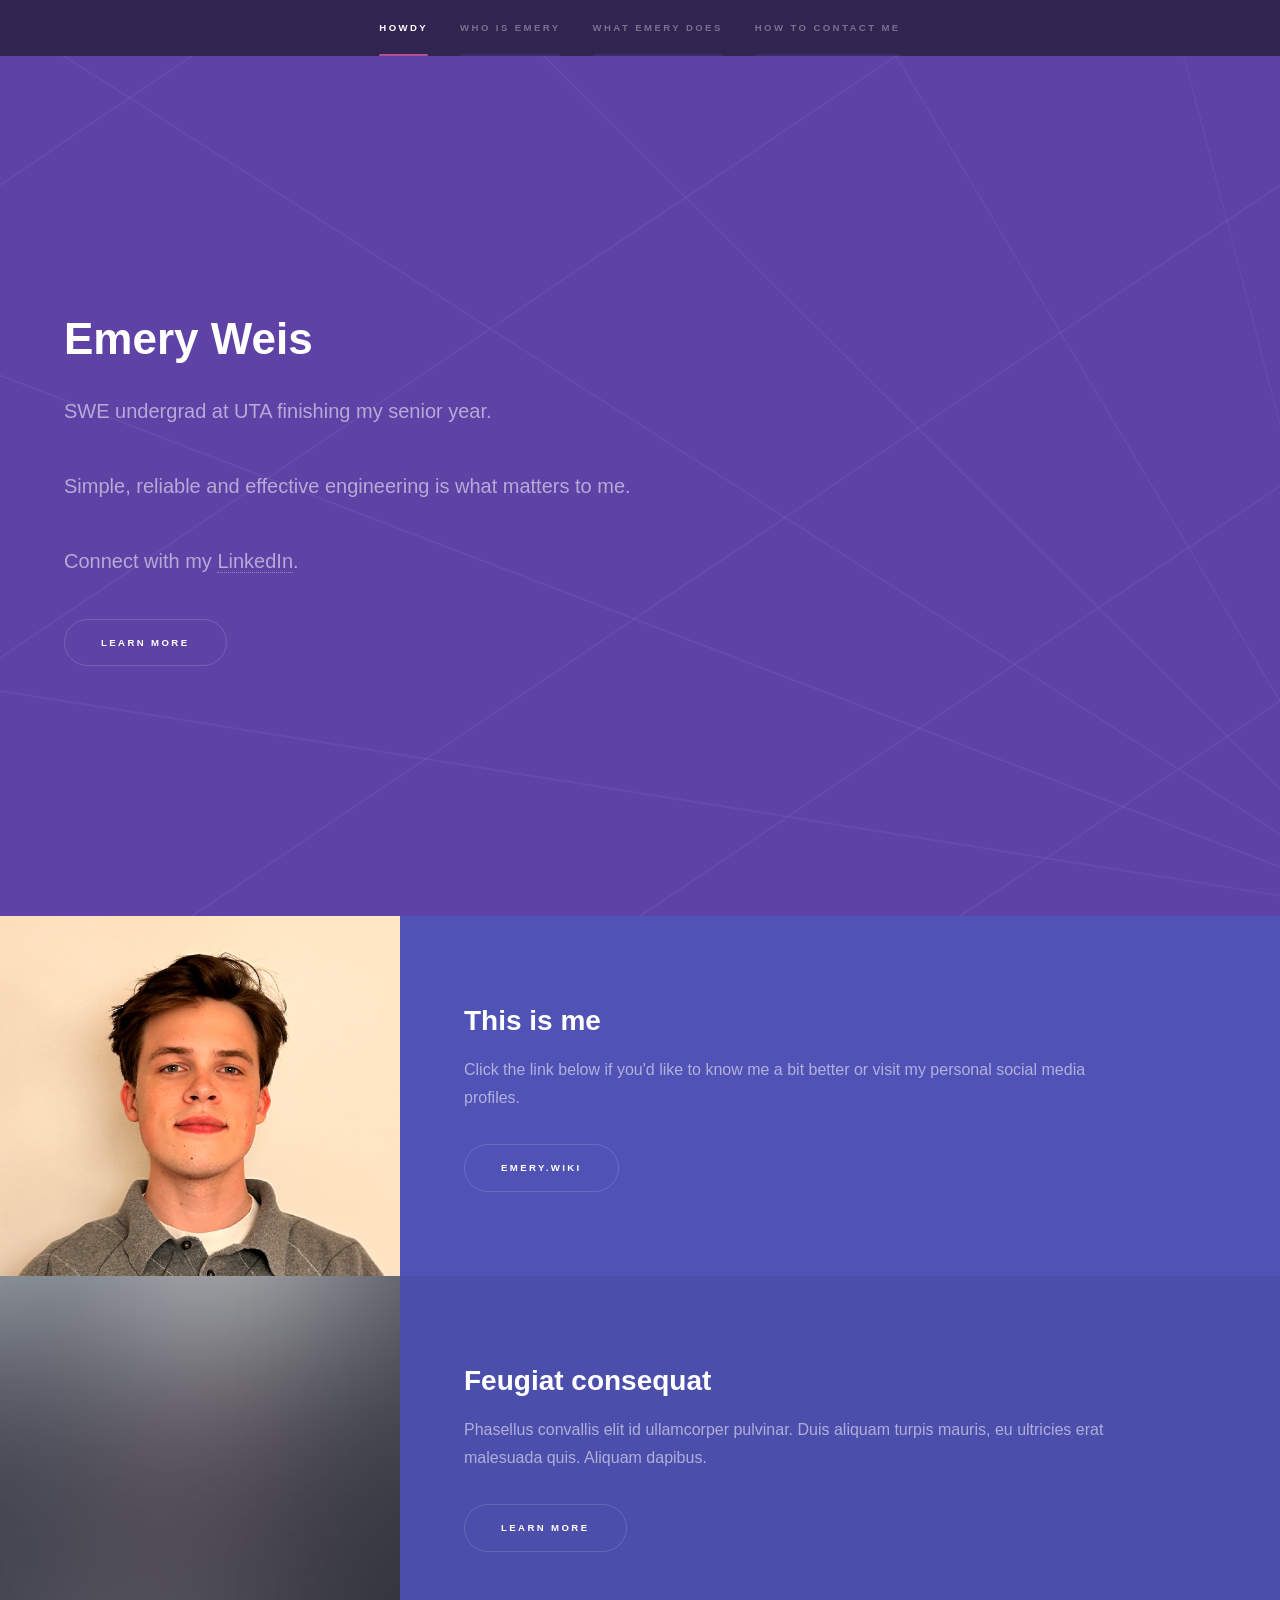
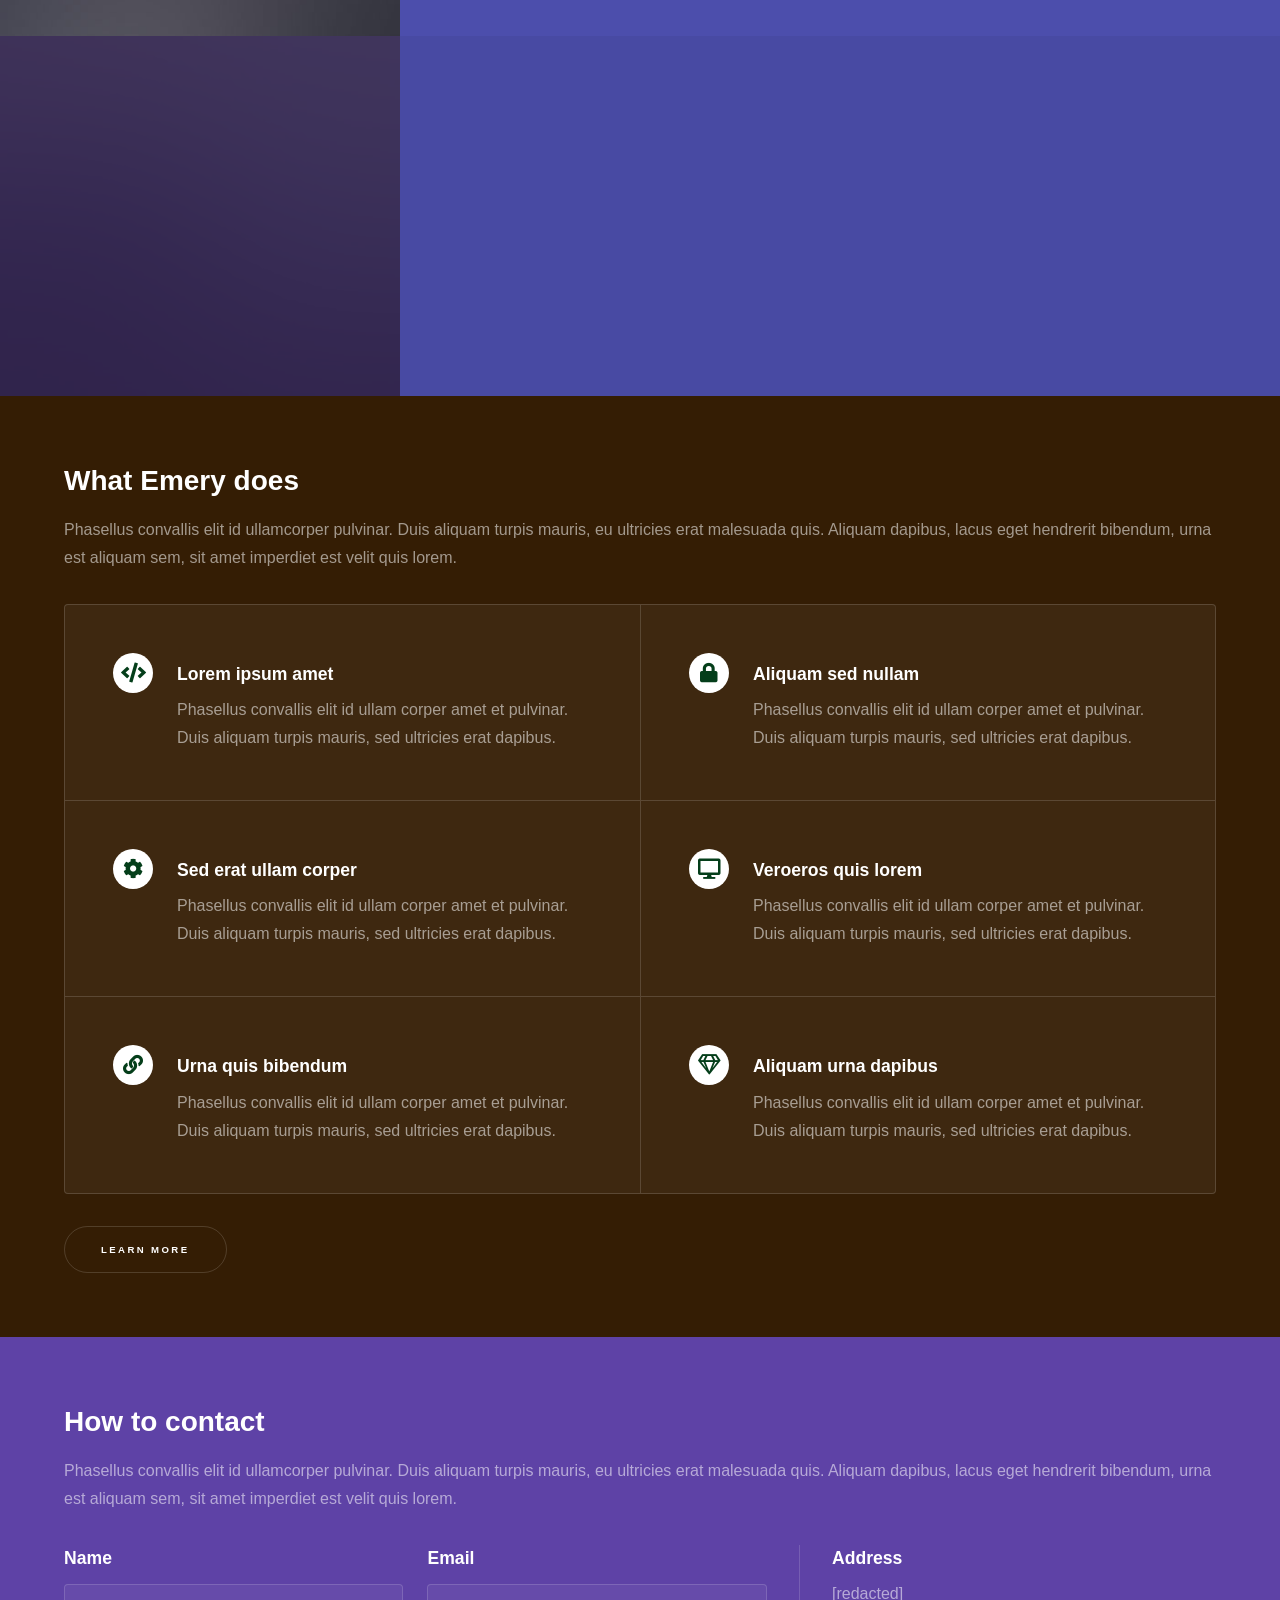
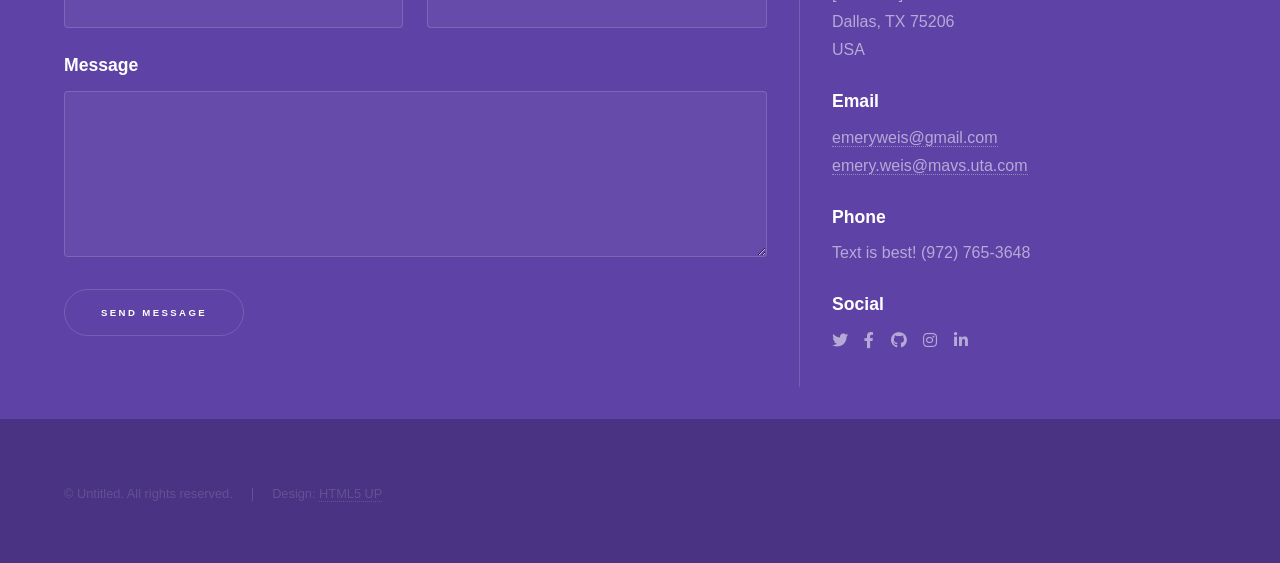
==== index.html @ a2282ca0 "Add files via upload Initial commit" ====
<!DOCTYPE HTML>
<!--
	Hyperspace by HTML5 UP
	html5up.net | @ajlkn
	Free for personal and commercial use under the CCA 3.0 license (html5up.net/license)
-->
<html>
	<head>
		<title>Emery Weis' Portfolio</title>
		<meta charset="utf-8" />
		<meta name="viewport" content="width=device-width, initial-scale=1, user-scalable=no" />
		<link rel="stylesheet" href="assets/css/main.css" />
		<noscript><link rel="stylesheet" href="assets/css/noscript.css" /></noscript>
	</head>
	<body class="is-preload">

		<!-- Sidebar -->
			<section id="sidebar">
				<div class="inner">
					<nav>
						<ul>
							<li><a href="#intro">Howdy</a></li>
							<li><a href="#one">Who is Emery</a></li>
							<li><a href="#two">What Emery does</a></li>
							<li><a href="#three">How to contact me</a></li>
						</ul>
					</nav>
				</div>
			</section>

		<!-- Wrapper -->
			<div id="wrapper">

				<!-- Intro -->
					<section id="intro" class="wrapper style1 fullscreen fade-up">
						<div class="inner">
							<h1>Emery Weis</h1>
                            <p>SWE undergrad at UTA finishing my senior year.</p>
                            <p>Simple, reliable and effective engineering is what matters to me.</p>
                            <p>Connect with my <a href="https://www.linkedin.com/in/emeryweis/" target="_blank">LinkedIn</a>.</p>
							<ul class="actions">
								<li><a href="#one" class="button scrolly">Learn more</a></li>
							</ul>
						</div>
					</section>

				<!-- One -->
					<section id="one" class="wrapper style2 spotlights">
						<section>
							<a href="#" class="image"><img src="images/me.jpg" alt="" data-position="center center" /></a>
							<div class="content">
								<div class="inner">
									<h2>This is me</h2>
									<p>Click the link below if you'd like to know me a bit better or visit my personal social media profiles.</p>
									<ul class="actions">
										<li><a href="personalinfo.html" class="button">emery.wiki</a></li>
									</ul>
								</div>
							</div>
						</section>
						<section>
							<a href="#" class="image"><img src="images/pic02.jpg" alt="" data-position="top center" /></a>
							<div class="content">
								<div class="inner">
									<h2>Feugiat consequat</h2>
									<p>Phasellus convallis elit id ullamcorper pulvinar. Duis aliquam turpis mauris, eu ultricies erat malesuada quis. Aliquam dapibus.</p>
									<ul class="actions">
										<li><a href="socials.html" class="button">Learn more</a></li>
									</ul>
								</div>
							</div>
						</section>
						<section>
							<a href="#" class="image"><img src="images/pic03.jpg" alt="" data-position="25% 25%" /></a>
							<div class="content">
								<div class="inner">
									<h2>Ultricies aliquam</h2>
									<p>Phasellus convallis elit id ullamcorper pulvinar. Duis aliquam turpis mauris, eu ultricies erat malesuada quis. Aliquam dapibus.</p>
									<ul class="actions">
										<li><a href="generic.html" class="button">Learn more</a></li>
									</ul>
								</div>
							</div>
						</section>
					</section>

				<!-- Two -->
					<section id="two" class="wrapper style3 fade-up">
						<div class="inner">
							<h2>What Emery does</h2>
							<p>Phasellus convallis elit id ullamcorper pulvinar. Duis aliquam turpis mauris, eu ultricies erat malesuada quis. Aliquam dapibus, lacus eget hendrerit bibendum, urna est aliquam sem, sit amet imperdiet est velit quis lorem.</p>
							<div class="features">
								<section>
									<span class="icon solid major fa-code"></span>
									<h3>Lorem ipsum amet</h3>
									<p>Phasellus convallis elit id ullam corper amet et pulvinar. Duis aliquam turpis mauris, sed ultricies erat dapibus.</p>
								</section>
								<section>
									<span class="icon solid major fa-lock"></span>
									<h3>Aliquam sed nullam</h3>
									<p>Phasellus convallis elit id ullam corper amet et pulvinar. Duis aliquam turpis mauris, sed ultricies erat dapibus.</p>
								</section>
								<section>
									<span class="icon solid major fa-cog"></span>
									<h3>Sed erat ullam corper</h3>
									<p>Phasellus convallis elit id ullam corper amet et pulvinar. Duis aliquam turpis mauris, sed ultricies erat dapibus.</p>
								</section>
								<section>
									<span class="icon solid major fa-desktop"></span>
									<h3>Veroeros quis lorem</h3>
									<p>Phasellus convallis elit id ullam corper amet et pulvinar. Duis aliquam turpis mauris, sed ultricies erat dapibus.</p>
								</section>
								<section>
									<span class="icon solid major fa-link"></span>
									<h3>Urna quis bibendum</h3>
									<p>Phasellus convallis elit id ullam corper amet et pulvinar. Duis aliquam turpis mauris, sed ultricies erat dapibus.</p>
								</section>
								<section>
									<span class="icon major fa-gem"></span>
									<h3>Aliquam urna dapibus</h3>
									<p>Phasellus convallis elit id ullam corper amet et pulvinar. Duis aliquam turpis mauris, sed ultricies erat dapibus.</p>
								</section>
							</div>
							<ul class="actions">
								<li><a href="generic.html" class="button">Learn more</a></li>
							</ul>
						</div>
					</section>

				<!-- Three -->
					<section id="three" class="wrapper style1 fade-up">
						<div class="inner">
							<h2>How to contact</h2>
							<p>Phasellus convallis elit id ullamcorper pulvinar. Duis aliquam turpis mauris, eu ultricies erat malesuada quis. Aliquam dapibus, lacus eget hendrerit bibendum, urna est aliquam sem, sit amet imperdiet est velit quis lorem.</p>
							<div class="split style1">
								<section>
									<form method="post" action="#">
										<div class="fields">
											<div class="field half">
												<label for="name">Name</label>
												<input type="text" name="name" id="name" />
											</div>
											<div class="field half">
												<label for="email">Email</label>
												<input type="text" name="email" id="email" />
											</div>
											<div class="field">
												<label for="message">Message</label>
												<textarea name="message" id="message" rows="5"></textarea>
											</div>
										</div>
										<ul class="actions">
											<li><a href="" class="button submit">Send Message</a></li>
										</ul>
									</form>
								</section>
								<section>
									<ul class="contact">
										<li>
											<h3>Address</h3>
											<span>[redacted]<br />
											Dallas, TX 75206<br />
											USA</span>
										</li>
										<li>
											<h3>Email</h3>
											<a href="#">emeryweis@gmail.com</a>
                                            <a href="#">emery.weis@mavs.uta.com</a>
										</li>
										<li>
											<h3>Phone</h3>
                                            <span>Text is best!</span>
											<span>(972) 765-3648</span>
										</li>
										<li>
											<h3>Social</h3>
											<ul class="icons">
												<li><a href="#" class="icon brands fa-twitter"><span class="label">Twitter</span></a></li>
												<li><a href="#" class="icon brands fa-facebook-f"><span class="label">Facebook</span></a></li>
												<li><a href="#" class="icon brands fa-github"><span class="label">GitHub</span></a></li>
												<li><a href="#" class="icon brands fa-instagram"><span class="label">Instagram</span></a></li>
												<li><a href="#" class="icon brands fa-linkedin-in"><span class="label">LinkedIn</span></a></li>
											</ul>
										</li>
									</ul>
								</section>
							</div>
						</div>
					</section>

			</div>

		<!-- Footer -->
			<footer id="footer" class="wrapper style1-alt">
				<div class="inner">
					<ul class="menu">
						<li>&copy; Untitled. All rights reserved.</li><li>Design: <a href="http://html5up.net">HTML5 UP</a></li>
					</ul>
				</div>
			</footer>

		<!-- Scripts -->
			<script src="assets/js/jquery.min.js"></script>
			<script src="assets/js/jquery.scrollex.min.js"></script>
			<script src="assets/js/jquery.scrolly.min.js"></script>
			<script src="assets/js/browser.min.js"></script>
			<script src="assets/js/breakpoints.min.js"></script>
			<script src="assets/js/util.js"></script>
			<script src="assets/js/main.js"></script>

	</body>
</html>
---- assets/css/main.css ----
@import url(fontawesome-all.min.css);

/*
	Hyperspace by HTML5 UP
	html5up.net | @ajlkn
	Free for personal and commercial use under the CCA 3.0 license (html5up.net/license)
*/

html, body, div, span, applet, object,
iframe, h1, h2, h3, h4, h5, h6, p, blockquote,
pre, a, abbr, acronym, address, big, cite,
code, del, dfn, em, img, ins, kbd, q, s, samp,
small, strike, strong, sub, sup, tt, var, b,
u, i, center, dl, dt, dd, ol, ul, li, fieldset,
form, label, legend, table, caption, tbody,
tfoot, thead, tr, th, td, article, aside,
canvas, details, embed, figure, figcaption,
footer, header, hgroup, menu, nav, output, ruby,
section, summary, time, mark, audio, video {
	margin: 0;
	padding: 0;
	border: 0;
	font-size: 100%;
	font: inherit;
	vertical-align: baseline;}

article, aside, details, figcaption, figure,
footer, header, hgroup, menu, nav, section {
	display: block;}

body {
	line-height: 1;
}

ol, ul {
	list-style: none;
}

blockquote, q {
	quotes: none;
}

	blockquote:before, blockquote:after, q:before, q:after {
		content: '';
		content: none;
	}

table {
	border-collapse: collapse;
	border-spacing: 0;
}

body {
	-webkit-text-size-adjust: none;
}

mark {
	background-color: transparent;
	color: inherit;
}

input::-moz-focus-inner {
	border: 0;
	padding: 0;
}

input, select, textarea {
	-moz-appearance: none;
	-webkit-appearance: none;
	-ms-appearance: none;
	appearance: none;
}

/* Basic */

	@-ms-viewport {
		width: device-width;
	}

	body {
		-ms-overflow-style: scrollbar;
	}

	@media screen and (max-width: 480px) {

		html, body {
			min-width: 320px;
		}

	}

	html {
		box-sizing: border-box;
	}

	*, *:before, *:after {
		box-sizing: inherit;
	}

	body {
		background: #312450;
	}

		body.is-preload *, body.is-preload *:before, body.is-preload *:after {
			-moz-animation: none !important;
			-webkit-animation: none !important;
			-ms-animation: none !important;
			animation: none !important;
			-moz-transition: none !important;
			-webkit-transition: none !important;
			-ms-transition: none !important;
			transition: none !important;
		}

/* Type */

	body, input, select, textarea {
		color: rgba(255, 255, 255, 0.55);
		font-family: Arial, Helvetica, sans-serif;
		font-size: 16.5pt;
		font-weight: normal;
		line-height: 1.75;
	}

		@media screen and (max-width: 1680px) {

			body, input, select, textarea {
				font-size: 13pt;
			}

		}

		@media screen and (max-width: 1280px) {

			body, input, select, textarea {
				font-size: 12pt;
			}

		}

		@media screen and (max-width: 360px) {

			body, input, select, textarea {
				font-size: 11pt;
			}

		}

	a {
		-moz-transition: color 0.2s ease, border-bottom-color 0.2s ease;
		-webkit-transition: color 0.2s ease, border-bottom-color 0.2s ease;
		-ms-transition: color 0.2s ease, border-bottom-color 0.2s ease;
		transition: color 0.2s ease, border-bottom-color 0.2s ease;
		border-bottom: dotted 1px rgba(255, 255, 255, 0.35);
		color: inherit;
		text-decoration: none;
	}

		a:hover {
			border-bottom-color: transparent;
			color: #ffffff;
		}

	strong, b {
		color: #ffffff;
		font-weight: bold;
	}

	em, i {
		font-style: italic;
	}

	p {
		margin: 0 0 2em 0;
	}

	h1, h2, h3, h4, h5, h6 {
		color: #ffffff;
		font-weight: bold;
		line-height: 1.5;
		margin: 0 0 0.5em 0;
	}

		h1 a, h2 a, h3 a, h4 a, h5 a, h6 a {
			color: inherit;
			text-decoration: none;
		}

	h1 {
		font-size: 2.75em;
	}

		h1.major {
			margin: 0 0 1.3em 0;
			position: relative;
			padding-bottom: 0.35em;
		}

			h1.major:after {
				background-image: -moz-linear-gradient(to right, #5e42a6, #b74e91);
				background-image: -webkit-linear-gradient(to right, #5e42a6, #b74e91);
				background-image: -ms-linear-gradient(to right, #5e42a6, #b74e91);
				background-image: linear-gradient(to right, #5e42a6, #b74e91);
				-moz-transition: max-width 0.2s ease;
				-webkit-transition: max-width 0.2s ease;
				-ms-transition: max-width 0.2s ease;
				transition: max-width 0.2s ease;
				border-radius: 0.2em;
				bottom: 0;
				content: '';
				height: 0.05em;
				position: absolute;
				right: 0;
				width: 100%;
			}

	h2 {
		font-size: 1.75em;
	}

	h3 {
		font-size: 1.1em;
	}

	h4 {
		font-size: 1em;
	}

	h5 {
		font-size: 0.8em;
	}

	h6 {
		font-size: 0.6em;
	}

	@media screen and (max-width: 736px) {

		h1 {
			font-size: 2em;
		}

		h2 {
			font-size: 1.25em;
		}

		h3 {
			font-size: 1em;
		}

		h4 {
			font-size: 0.8em;
		}

		h5 {
			font-size: 0.6em;
		}

		h6 {
			font-size: 0.6em;
		}

	}

	sub {
		font-size: 0.8em;
		position: relative;
		top: 0.5em;
	}

	sup {
		font-size: 0.8em;
		position: relative;
		top: -0.5em;
	}

	blockquote {
		border-left: solid 4px rgba(255, 255, 255, 0.15);
		font-style: italic;
		margin: 0 0 2em 0;
		padding: 0.5em 0 0.5em 2em;
	}

	code {
		background: rgba(255, 255, 255, 0.05);
		border-radius: 0.25em;
		border: solid 1px rgba(255, 255, 255, 0.15);
		font-family: "Courier New", monospace;
		font-size: 0.9em;
		margin: 0 0.25em;
		padding: 0.25em 0.65em;
	}

	pre {
		-webkit-overflow-scrolling: touch;
		font-family: "Courier New", monospace;
		font-size: 0.9em;
		margin: 0 0 2em 0;
	}

		pre code {
			display: block;
			line-height: 1.75em;
			padding: 1em 1.5em;
			overflow-x: auto;
		}

	hr {
		border: 0;
		border-bottom: solid 1px rgba(255, 255, 255, 0.15);
		margin: 2em 0;
	}

		hr.major {
			margin: 3em 0;
		}

	.align-left {
		text-align: left;
	}

	.align-center {
		text-align: center;
	}

	.align-right {
		text-align: right;
	}

/* Row */

	.row {
		display: flex;
		flex-wrap: wrap;
		box-sizing: border-box;
		align-items: stretch;
	}

		.row > * {
			box-sizing: border-box;
		}

		.row.gtr-uniform > * > :last-child {
			margin-bottom: 0;
		}

		.row.aln-left {
			justify-content: flex-start;
		}

		.row.aln-center {
			justify-content: center;
		}

		.row.aln-right {
			justify-content: flex-end;
		}

		.row.aln-top {
			align-items: flex-start;
		}

		.row.aln-middle {
			align-items: center;
		}

		.row.aln-bottom {
			align-items: flex-end;
		}

		.row > .imp {
			order: -1;
		}

		.row > .col-1 {
			width: 8.33333%;
		}

		.row > .off-1 {
			margin-left: 8.33333%;
		}

		.row > .col-2 {
			width: 16.66667%;
		}

		.row > .off-2 {
			margin-left: 16.66667%;
		}

		.row > .col-3 {
			width: 25%;
		}

		.row > .off-3 {
			margin-left: 25%;
		}

		.row > .col-4 {
			width: 33.33333%;
		}

		.row > .off-4 {
			margin-left: 33.33333%;
		}

		.row > .col-5 {
			width: 41.66667%;
		}

		.row > .off-5 {
			margin-left: 41.66667%;
		}

		.row > .col-6 {
			width: 50%;
		}

		.row > .off-6 {
			margin-left: 50%;
		}

		.row > .col-7 {
			width: 58.33333%;
		}

		.row > .off-7 {
			margin-left: 58.33333%;
		}

		.row > .col-8 {
			width: 66.66667%;
		}

		.row > .off-8 {
			margin-left: 66.66667%;
		}

		.row > .col-9 {
			width: 75%;
		}

		.row > .off-9 {
			margin-left: 75%;
		}

		.row > .col-10 {
			width: 83.33333%;
		}

		.row > .off-10 {
			margin-left: 83.33333%;
		}

		.row > .col-11 {
			width: 91.66667%;
		}

		.row > .off-11 {
			margin-left: 91.66667%;
		}

		.row > .col-12 {
			width: 100%;
		}

		.row > .off-12 {
			margin-left: 100%;
		}

		.row.gtr-0 {
			margin-top: 0;
			margin-left: 0em;
		}

			.row.gtr-0 > * {
				padding: 0 0 0 0em;
			}

			.row.gtr-0.gtr-uniform {
				margin-top: 0em;
			}

				.row.gtr-0.gtr-uniform > * {
					padding-top: 0em;
				}

		.row.gtr-25 {
			margin-top: 0;
			margin-left: -0.375em;
		}

			.row.gtr-25 > * {
				padding: 0 0 0 0.375em;
			}

			.row.gtr-25.gtr-uniform {
				margin-top: -0.375em;
			}

				.row.gtr-25.gtr-uniform > * {
					padding-top: 0.375em;
				}

		.row.gtr-50 {
			margin-top: 0;
			margin-left: -0.75em;
		}

			.row.gtr-50 > * {
				padding: 0 0 0 0.75em;
			}

			.row.gtr-50.gtr-uniform {
				margin-top: -0.75em;
			}

				.row.gtr-50.gtr-uniform > * {
					padding-top: 0.75em;
				}

		.row {
			margin-top: 0;
			margin-left: -1.5em;
		}

			.row > * {
				padding: 0 0 0 1.5em;
			}

			.row.gtr-uniform {
				margin-top: -1.5em;
			}

				.row.gtr-uniform > * {
					padding-top: 1.5em;
				}

		.row.gtr-150 {
			margin-top: 0;
			margin-left: -2.25em;
		}

			.row.gtr-150 > * {
				padding: 0 0 0 2.25em;
			}

			.row.gtr-150.gtr-uniform {
				margin-top: -2.25em;
			}

				.row.gtr-150.gtr-uniform > * {
					padding-top: 2.25em;
				}

		.row.gtr-200 {
			margin-top: 0;
			margin-left: -3em;
		}

			.row.gtr-200 > * {
				padding: 0 0 0 3em;
			}

			.row.gtr-200.gtr-uniform {
				margin-top: -3em;
			}

				.row.gtr-200.gtr-uniform > * {
					padding-top: 3em;
				}

		@media screen and (max-width: 1680px) {

			.row {
				display: flex;
				flex-wrap: wrap;
				box-sizing: border-box;
				align-items: stretch;
			}

				.row > * {
					box-sizing: border-box;
				}

				.row.gtr-uniform > * > :last-child {
					margin-bottom: 0;
				}

				.row.aln-left {
					justify-content: flex-start;
				}

				.row.aln-center {
					justify-content: center;
				}

				.row.aln-right {
					justify-content: flex-end;
				}

				.row.aln-top {
					align-items: flex-start;
				}

				.row.aln-middle {
					align-items: center;
				}

				.row.aln-bottom {
					align-items: flex-end;
				}

				.row > .imp-xlarge {
					order: -1;
				}

				.row > .col-1-xlarge {
					width: 8.33333%;
				}

				.row > .off-1-xlarge {
					margin-left: 8.33333%;
				}

				.row > .col-2-xlarge {
					width: 16.66667%;
				}

				.row > .off-2-xlarge {
					margin-left: 16.66667%;
				}

				.row > .col-3-xlarge {
					width: 25%;
				}

				.row > .off-3-xlarge {
					margin-left: 25%;
				}

				.row > .col-4-xlarge {
					width: 33.33333%;
				}

				.row > .off-4-xlarge {
					margin-left: 33.33333%;
				}

				.row > .col-5-xlarge {
					width: 41.66667%;
				}

				.row > .off-5-xlarge {
					margin-left: 41.66667%;
				}

				.row > .col-6-xlarge {
					width: 50%;
				}

				.row > .off-6-xlarge {
					margin-left: 50%;
				}

				.row > .col-7-xlarge {
					width: 58.33333%;
				}

				.row > .off-7-xlarge {
					margin-left: 58.33333%;
				}

				.row > .col-8-xlarge {
					width: 66.66667%;
				}

				.row > .off-8-xlarge {
					margin-left: 66.66667%;
				}

				.row > .col-9-xlarge {
					width: 75%;
				}

				.row > .off-9-xlarge {
					margin-left: 75%;
				}

				.row > .col-10-xlarge {
					width: 83.33333%;
				}

				.row > .off-10-xlarge {
					margin-left: 83.33333%;
				}

				.row > .col-11-xlarge {
					width: 91.66667%;
				}

				.row > .off-11-xlarge {
					margin-left: 91.66667%;
				}

				.row > .col-12-xlarge {
					width: 100%;
				}

				.row > .off-12-xlarge {
					margin-left: 100%;
				}

				.row.gtr-0 {
					margin-top: 0;
					margin-left: 0em;
				}

					.row.gtr-0 > * {
						padding: 0 0 0 0em;
					}

					.row.gtr-0.gtr-uniform {
						margin-top: 0em;
					}

						.row.gtr-0.gtr-uniform > * {
							padding-top: 0em;
						}

				.row.gtr-25 {
					margin-top: 0;
					margin-left: -0.375em;
				}

					.row.gtr-25 > * {
						padding: 0 0 0 0.375em;
					}

					.row.gtr-25.gtr-uniform {
						margin-top: -0.375em;
					}

						.row.gtr-25.gtr-uniform > * {
							padding-top: 0.375em;
						}

				.row.gtr-50 {
					margin-top: 0;
					margin-left: -0.75em;
				}

					.row.gtr-50 > * {
						padding: 0 0 0 0.75em;
					}

					.row.gtr-50.gtr-uniform {
						margin-top: -0.75em;
					}

						.row.gtr-50.gtr-uniform > * {
							padding-top: 0.75em;
						}

				.row {
					margin-top: 0;
					margin-left: -1.5em;
				}

					.row > * {
						padding: 0 0 0 1.5em;
					}

					.row.gtr-uniform {
						margin-top: -1.5em;
					}

						.row.gtr-uniform > * {
							padding-top: 1.5em;
						}

				.row.gtr-150 {
					margin-top: 0;
					margin-left: -2.25em;
				}

					.row.gtr-150 > * {
						padding: 0 0 0 2.25em;
					}

					.row.gtr-150.gtr-uniform {
						margin-top: -2.25em;
					}

						.row.gtr-150.gtr-uniform > * {
							padding-top: 2.25em;
						}

				.row.gtr-200 {
					margin-top: 0;
					margin-left: -3em;
				}

					.row.gtr-200 > * {
						padding: 0 0 0 3em;
					}

					.row.gtr-200.gtr-uniform {
						margin-top: -3em;
					}

						.row.gtr-200.gtr-uniform > * {
							padding-top: 3em;
						}

		}

		@media screen and (max-width: 1280px) {

			.row {
				display: flex;
				flex-wrap: wrap;
				box-sizing: border-box;
				align-items: stretch;
			}

				.row > * {
					box-sizing: border-box;
				}

				.row.gtr-uniform > * > :last-child {
					margin-bottom: 0;
				}

				.row.aln-left {
					justify-content: flex-start;
				}

				.row.aln-center {
					justify-content: center;
				}

				.row.aln-right {
					justify-content: flex-end;
				}

				.row.aln-top {
					align-items: flex-start;
				}

				.row.aln-middle {
					align-items: center;
				}

				.row.aln-bottom {
					align-items: flex-end;
				}

				.row > .imp-large {
					order: -1;
				}

				.row > .col-1-large {
					width: 8.33333%;
				}

				.row > .off-1-large {
					margin-left: 8.33333%;
				}

				.row > .col-2-large {
					width: 16.66667%;
				}

				.row > .off-2-large {
					margin-left: 16.66667%;
				}

				.row > .col-3-large {
					width: 25%;
				}

				.row > .off-3-large {
					margin-left: 25%;
				}

				.row > .col-4-large {
					width: 33.33333%;
				}

				.row > .off-4-large {
					margin-left: 33.33333%;
				}

				.row > .col-5-large {
					width: 41.66667%;
				}

				.row > .off-5-large {
					margin-left: 41.66667%;
				}

				.row > .col-6-large {
					width: 50%;
				}

				.row > .off-6-large {
					margin-left: 50%;
				}

				.row > .col-7-large {
					width: 58.33333%;
				}

				.row > .off-7-large {
					margin-left: 58.33333%;
				}

				.row > .col-8-large {
					width: 66.66667%;
				}

				.row > .off-8-large {
					margin-left: 66.66667%;
				}

				.row > .col-9-large {
					width: 75%;
				}

				.row > .off-9-large {
					margin-left: 75%;
				}

				.row > .col-10-large {
					width: 83.33333%;
				}

				.row > .off-10-large {
					margin-left: 83.33333%;
				}

				.row > .col-11-large {
					width: 91.66667%;
				}

				.row > .off-11-large {
					margin-left: 91.66667%;
				}

				.row > .col-12-large {
					width: 100%;
				}

				.row > .off-12-large {
					margin-left: 100%;
				}

				.row.gtr-0 {
					margin-top: 0;
					margin-left: 0em;
				}

					.row.gtr-0 > * {
						padding: 0 0 0 0em;
					}

					.row.gtr-0.gtr-uniform {
						margin-top: 0em;
					}

						.row.gtr-0.gtr-uniform > * {
							padding-top: 0em;
						}

				.row.gtr-25 {
					margin-top: 0;
					margin-left: -0.375em;
				}

					.row.gtr-25 > * {
						padding: 0 0 0 0.375em;
					}

					.row.gtr-25.gtr-uniform {
						margin-top: -0.375em;
					}

						.row.gtr-25.gtr-uniform > * {
							padding-top: 0.375em;
						}

				.row.gtr-50 {
					margin-top: 0;
					margin-left: -0.75em;
				}

					.row.gtr-50 > * {
						padding: 0 0 0 0.75em;
					}

					.row.gtr-50.gtr-uniform {
						margin-top: -0.75em;
					}

						.row.gtr-50.gtr-uniform > * {
							padding-top: 0.75em;
						}

				.row {
					margin-top: 0;
					margin-left: -1.5em;
				}

					.row > * {
						padding: 0 0 0 1.5em;
					}

					.row.gtr-uniform {
						margin-top: -1.5em;
					}

						.row.gtr-uniform > * {
							padding-top: 1.5em;
						}

				.row.gtr-150 {
					margin-top: 0;
					margin-left: -2.25em;
				}

					.row.gtr-150 > * {
						padding: 0 0 0 2.25em;
					}

					.row.gtr-150.gtr-uniform {
						margin-top: -2.25em;
					}

						.row.gtr-150.gtr-uniform > * {
							padding-top: 2.25em;
						}

				.row.gtr-200 {
					margin-top: 0;
					margin-left: -3em;
				}

					.row.gtr-200 > * {
						padding: 0 0 0 3em;
					}

					.row.gtr-200.gtr-uniform {
						margin-top: -3em;
					}

						.row.gtr-200.gtr-uniform > * {
							padding-top: 3em;
						}

		}

		@media screen and (max-width: 980px) {

			.row {
				display: flex;
				flex-wrap: wrap;
				box-sizing: border-box;
				align-items: stretch;
			}

				.row > * {
					box-sizing: border-box;
				}

				.row.gtr-uniform > * > :last-child {
					margin-bottom: 0;
				}

				.row.aln-left {
					justify-content: flex-start;
				}

				.row.aln-center {
					justify-content: center;
				}

				.row.aln-right {
					justify-content: flex-end;
				}

				.row.aln-top {
					align-items: flex-start;
				}

				.row.aln-middle {
					align-items: center;
				}

				.row.aln-bottom {
					align-items: flex-end;
				}

				.row > .imp-medium {
					order: -1;
				}

				.row > .col-1-medium {
					width: 8.33333%;
				}

				.row > .off-1-medium {
					margin-left: 8.33333%;
				}

				.row > .col-2-medium {
					width: 16.66667%;
				}

				.row > .off-2-medium {
					margin-left: 16.66667%;
				}

				.row > .col-3-medium {
					width: 25%;
				}

				.row > .off-3-medium {
					margin-left: 25%;
				}

				.row > .col-4-medium {
					width: 33.33333%;
				}

				.row > .off-4-medium {
					margin-left: 33.33333%;
				}

				.row > .col-5-medium {
					width: 41.66667%;
				}

				.row > .off-5-medium {
					margin-left: 41.66667%;
				}

				.row > .col-6-medium {
					width: 50%;
				}

				.row > .off-6-medium {
					margin-left: 50%;
				}

				.row > .col-7-medium {
					width: 58.33333%;
				}

				.row > .off-7-medium {
					margin-left: 58.33333%;
				}

				.row > .col-8-medium {
					width: 66.66667%;
				}

				.row > .off-8-medium {
					margin-left: 66.66667%;
				}

				.row > .col-9-medium {
					width: 75%;
				}

				.row > .off-9-medium {
					margin-left: 75%;
				}

				.row > .col-10-medium {
					width: 83.33333%;
				}

				.row > .off-10-medium {
					margin-left: 83.33333%;
				}

				.row > .col-11-medium {
					width: 91.66667%;
				}

				.row > .off-11-medium {
					margin-left: 91.66667%;
				}

				.row > .col-12-medium {
					width: 100%;
				}

				.row > .off-12-medium {
					margin-left: 100%;
				}

				.row.gtr-0 {
					margin-top: 0;
					margin-left: 0em;
				}

					.row.gtr-0 > * {
						padding: 0 0 0 0em;
					}

					.row.gtr-0.gtr-uniform {
						margin-top: 0em;
					}

						.row.gtr-0.gtr-uniform > * {
							padding-top: 0em;
						}

				.row.gtr-25 {
					margin-top: 0;
					margin-left: -0.375em;
				}

					.row.gtr-25 > * {
						padding: 0 0 0 0.375em;
					}

					.row.gtr-25.gtr-uniform {
						margin-top: -0.375em;
					}

						.row.gtr-25.gtr-uniform > * {
							padding-top: 0.375em;
						}

				.row.gtr-50 {
					margin-top: 0;
					margin-left: -0.75em;
				}

					.row.gtr-50 > * {
						padding: 0 0 0 0.75em;
					}

					.row.gtr-50.gtr-uniform {
						margin-top: -0.75em;
					}

						.row.gtr-50.gtr-uniform > * {
							padding-top: 0.75em;
						}

				.row {
					margin-top: 0;
					margin-left: -1.5em;
				}

					.row > * {
						padding: 0 0 0 1.5em;
					}

					.row.gtr-uniform {
						margin-top: -1.5em;
					}

						.row.gtr-uniform > * {
							padding-top: 1.5em;
						}

				.row.gtr-150 {
					margin-top: 0;
					margin-left: -2.25em;
				}

					.row.gtr-150 > * {
						padding: 0 0 0 2.25em;
					}

					.row.gtr-150.gtr-uniform {
						margin-top: -2.25em;
					}

						.row.gtr-150.gtr-uniform > * {
							padding-top: 2.25em;
						}

				.row.gtr-200 {
					margin-top: 0;
					margin-left: -3em;
				}

					.row.gtr-200 > * {
						padding: 0 0 0 3em;
					}

					.row.gtr-200.gtr-uniform {
						margin-top: -3em;
					}

						.row.gtr-200.gtr-uniform > * {
							padding-top: 3em;
						}

		}

		@media screen and (max-width: 736px) {

			.row {
				display: flex;
				flex-wrap: wrap;
				box-sizing: border-box;
				align-items: stretch;
			}

				.row > * {
					box-sizing: border-box;
				}

				.row.gtr-uniform > * > :last-child {
					margin-bottom: 0;
				}

				.row.aln-left {
					justify-content: flex-start;
				}

				.row.aln-center {
					justify-content: center;
				}

				.row.aln-right {
					justify-content: flex-end;
				}

				.row.aln-top {
					align-items: flex-start;
				}

				.row.aln-middle {
					align-items: center;
				}

				.row.aln-bottom {
					align-items: flex-end;
				}

				.row > .imp-small {
					order: -1;
				}

				.row > .col-1-small {
					width: 8.33333%;
				}

				.row > .off-1-small {
					margin-left: 8.33333%;
				}

				.row > .col-2-small {
					width: 16.66667%;
				}

				.row > .off-2-small {
					margin-left: 16.66667%;
				}

				.row > .col-3-small {
					width: 25%;
				}

				.row > .off-3-small {
					margin-left: 25%;
				}

				.row > .col-4-small {
					width: 33.33333%;
				}

				.row > .off-4-small {
					margin-left: 33.33333%;
				}

				.row > .col-5-small {
					width: 41.66667%;
				}

				.row > .off-5-small {
					margin-left: 41.66667%;
				}

				.row > .col-6-small {
					width: 50%;
				}

				.row > .off-6-small {
					margin-left: 50%;
				}

				.row > .col-7-small {
					width: 58.33333%;
				}

				.row > .off-7-small {
					margin-left: 58.33333%;
				}

				.row > .col-8-small {
					width: 66.66667%;
				}

				.row > .off-8-small {
					margin-left: 66.66667%;
				}

				.row > .col-9-small {
					width: 75%;
				}

				.row > .off-9-small {
					margin-left: 75%;
				}

				.row > .col-10-small {
					width: 83.33333%;
				}

				.row > .off-10-small {
					margin-left: 83.33333%;
				}

				.row > .col-11-small {
					width: 91.66667%;
				}

				.row > .off-11-small {
					margin-left: 91.66667%;
				}

				.row > .col-12-small {
					width: 100%;
				}

				.row > .off-12-small {
					margin-left: 100%;
				}

				.row.gtr-0 {
					margin-top: 0;
					margin-left: 0em;
				}

					.row.gtr-0 > * {
						padding: 0 0 0 0em;
					}

					.row.gtr-0.gtr-uniform {
						margin-top: 0em;
					}

						.row.gtr-0.gtr-uniform > * {
							padding-top: 0em;
						}

				.row.gtr-25 {
					margin-top: 0;
					margin-left: -0.375em;
				}

					.row.gtr-25 > * {
						padding: 0 0 0 0.375em;
					}

					.row.gtr-25.gtr-uniform {
						margin-top: -0.375em;
					}

						.row.gtr-25.gtr-uniform > * {
							padding-top: 0.375em;
						}

				.row.gtr-50 {
					margin-top: 0;
					margin-left: -0.75em;
				}

					.row.gtr-50 > * {
						padding: 0 0 0 0.75em;
					}

					.row.gtr-50.gtr-uniform {
						margin-top: -0.75em;
					}

						.row.gtr-50.gtr-uniform > * {
							padding-top: 0.75em;
						}

				.row {
					margin-top: 0;
					margin-left: -1.5em;
				}

					.row > * {
						padding: 0 0 0 1.5em;
					}

					.row.gtr-uniform {
						margin-top: -1.5em;
					}

						.row.gtr-uniform > * {
							padding-top: 1.5em;
						}

				.row.gtr-150 {
					margin-top: 0;
					margin-left: -2.25em;
				}

					.row.gtr-150 > * {
						padding: 0 0 0 2.25em;
					}

					.row.gtr-150.gtr-uniform {
						margin-top: -2.25em;
					}

						.row.gtr-150.gtr-uniform > * {
							padding-top: 2.25em;
						}

				.row.gtr-200 {
					margin-top: 0;
					margin-left: -3em;
				}

					.row.gtr-200 > * {
						padding: 0 0 0 3em;
					}

					.row.gtr-200.gtr-uniform {
						margin-top: -3em;
					}

						.row.gtr-200.gtr-uniform > * {
							padding-top: 3em;
						}

		}

		@media screen and (max-width: 480px) {

			.row {
				display: flex;
				flex-wrap: wrap;
				box-sizing: border-box;
				align-items: stretch;
			}

				.row > * {
					box-sizing: border-box;
				}

				.row.gtr-uniform > * > :last-child {
					margin-bottom: 0;
				}

				.row.aln-left {
					justify-content: flex-start;
				}

				.row.aln-center {
					justify-content: center;
				}

				.row.aln-right {
					justify-content: flex-end;
				}

				.row.aln-top {
					align-items: flex-start;
				}

				.row.aln-middle {
					align-items: center;
				}

				.row.aln-bottom {
					align-items: flex-end;
				}

				.row > .imp-xsmall {
					order: -1;
				}

				.row > .col-1-xsmall {
					width: 8.33333%;
				}

				.row > .off-1-xsmall {
					margin-left: 8.33333%;
				}

				.row > .col-2-xsmall {
					width: 16.66667%;
				}

				.row > .off-2-xsmall {
					margin-left: 16.66667%;
				}

				.row > .col-3-xsmall {
					width: 25%;
				}

				.row > .off-3-xsmall {
					margin-left: 25%;
				}

				.row > .col-4-xsmall {
					width: 33.33333%;
				}

				.row > .off-4-xsmall {
					margin-left: 33.33333%;
				}

				.row > .col-5-xsmall {
					width: 41.66667%;
				}

				.row > .off-5-xsmall {
					margin-left: 41.66667%;
				}

				.row > .col-6-xsmall {
					width: 50%;
				}

				.row > .off-6-xsmall {
					margin-left: 50%;
				}

				.row > .col-7-xsmall {
					width: 58.33333%;
				}

				.row > .off-7-xsmall {
					margin-left: 58.33333%;
				}

				.row > .col-8-xsmall {
					width: 66.66667%;
				}

				.row > .off-8-xsmall {
					margin-left: 66.66667%;
				}

				.row > .col-9-xsmall {
					width: 75%;
				}

				.row > .off-9-xsmall {
					margin-left: 75%;
				}

				.row > .col-10-xsmall {
					width: 83.33333%;
				}

				.row > .off-10-xsmall {
					margin-left: 83.33333%;
				}

				.row > .col-11-xsmall {
					width: 91.66667%;
				}

				.row > .off-11-xsmall {
					margin-left: 91.66667%;
				}

				.row > .col-12-xsmall {
					width: 100%;
				}

				.row > .off-12-xsmall {
					margin-left: 100%;
				}

				.row.gtr-0 {
					margin-top: 0;
					margin-left: 0em;
				}

					.row.gtr-0 > * {
						padding: 0 0 0 0em;
					}

					.row.gtr-0.gtr-uniform {
						margin-top: 0em;
					}

						.row.gtr-0.gtr-uniform > * {
							padding-top: 0em;
						}

				.row.gtr-25 {
					margin-top: 0;
					margin-left: -0.375em;
				}

					.row.gtr-25 > * {
						padding: 0 0 0 0.375em;
					}

					.row.gtr-25.gtr-uniform {
						margin-top: -0.375em;
					}

						.row.gtr-25.gtr-uniform > * {
							padding-top: 0.375em;
						}

				.row.gtr-50 {
					margin-top: 0;
					margin-left: -0.75em;
				}

					.row.gtr-50 > * {
						padding: 0 0 0 0.75em;
					}

					.row.gtr-50.gtr-uniform {
						margin-top: -0.75em;
					}

						.row.gtr-50.gtr-uniform > * {
							padding-top: 0.75em;
						}

				.row {
					margin-top: 0;
					margin-left: -1.5em;
				}

					.row > * {
						padding: 0 0 0 1.5em;
					}

					.row.gtr-uniform {
						margin-top: -1.5em;
					}

						.row.gtr-uniform > * {
							padding-top: 1.5em;
						}

				.row.gtr-150 {
					margin-top: 0;
					margin-left: -2.25em;
				}

					.row.gtr-150 > * {
						padding: 0 0 0 2.25em;
					}

					.row.gtr-150.gtr-uniform {
						margin-top: -2.25em;
					}

						.row.gtr-150.gtr-uniform > * {
							padding-top: 2.25em;
						}

				.row.gtr-200 {
					margin-top: 0;
					margin-left: -3em;
				}

					.row.gtr-200 > * {
						padding: 0 0 0 3em;
					}

					.row.gtr-200.gtr-uniform {
						margin-top: -3em;
					}

						.row.gtr-200.gtr-uniform > * {
							padding-top: 3em;
						}

		}

/* Box */

	.box {
		border-radius: 0.25em;
		border: solid 1px rgba(255, 255, 255, 0.15);
		margin-bottom: 2em;
		padding: 1.5em;
	}

		.box > :last-child,
		.box > :last-child > :last-child,
		.box > :last-child > :last-child > :last-child {
			margin-bottom: 0;
		}

		.box.alt {
			border: 0;
			border-radius: 0;
			padding: 0;
		}

/* Button */

	input[type="submit"],
	input[type="reset"],
	input[type="button"],
	button,
	.button {
		-moz-appearance: none;
		-webkit-appearance: none;
		-ms-appearance: none;
		appearance: none;
		-moz-transition: border-color 0.2s ease;
		-webkit-transition: border-color 0.2s ease;
		-ms-transition: border-color 0.2s ease;
		transition: border-color 0.2s ease;
		background-color: transparent;
		border: solid 1px !important;
		border-color: rgba(255, 255, 255, 0.15) !important;
		border-radius: 3em;
		color: #ffffff !important;
		cursor: pointer;
		display: inline-block;
		font-size: 0.6em;
		font-weight: bold;
		height: calc(4.75em + 2px);
		letter-spacing: 0.25em;
		line-height: 4.75em;
		outline: 0;
		padding: 0 3.75em;
		position: relative;
		text-align: center;
		text-decoration: none;
		text-transform: uppercase;
		white-space: nowrap;
	}

		input[type="submit"]:after,
		input[type="reset"]:after,
		input[type="button"]:after,
		button:after,
		.button:after {
			-moz-transform: scale(0.25);
			-webkit-transform: scale(0.25);
			-ms-transform: scale(0.25);
			transform: scale(0.25);
			pointer-events: none;
			-moz-transition: opacity 0.2s ease, -moz-transform 0.2s ease;
			-webkit-transition: opacity 0.2s ease, -webkit-transform 0.2s ease;
			-ms-transition: opacity 0.2s ease, -ms-transform 0.2s ease;
			transition: opacity 0.2s ease, transform 0.2s ease;
			background: #ffffff;
			border-radius: 3em;
			content: '';
			height: 100%;
			left: 0;
			opacity: 0;
			position: absolute;
			top: 0;
			width: 100%;
		}

		input[type="submit"].icon:before,
		input[type="reset"].icon:before,
		input[type="button"].icon:before,
		button.icon:before,
		.button.icon:before {
			margin-right: 0.75em;
		}

		input[type="submit"].fit,
		input[type="reset"].fit,
		input[type="button"].fit,
		button.fit,
		.button.fit {
			width: 100%;
		}

		input[type="submit"].small,
		input[type="reset"].small,
		input[type="button"].small,
		button.small,
		.button.small {
			font-size: 0.4em;
		}

		input[type="submit"].large,
		input[type="reset"].large,
		input[type="button"].large,
		button.large,
		.button.large {
			font-size: 0.8em;
		}

		input[type="submit"].primary,
		input[type="reset"].primary,
		input[type="button"].primary,
		button.primary,
		.button.primary {
			background-color: #ffffff;
			color: #312450 !important;
		}

			input[type="submit"].primary:after,
			input[type="reset"].primary:after,
			input[type="button"].primary:after,
			button.primary:after,
			.button.primary:after {
				display: none;
			}

		input[type="submit"].disabled, input[type="submit"]:disabled,
		input[type="reset"].disabled,
		input[type="reset"]:disabled,
		input[type="button"].disabled,
		input[type="button"]:disabled,
		button.disabled,
		button:disabled,
		.button.disabled,
		.button:disabled {
			cursor: default;
			opacity: 0.5;
			pointer-events: none;
		}

		input[type="submit"]:hover,
		input[type="reset"]:hover,
		input[type="button"]:hover,
		button:hover,
		.button:hover {
			border-color: rgba(255, 255, 255, 0.55) !important;
		}

			input[type="submit"]:hover:after,
			input[type="reset"]:hover:after,
			input[type="button"]:hover:after,
			button:hover:after,
			.button:hover:after {
				opacity: 0.05;
				-moz-transform: scale(1);
				-webkit-transform: scale(1);
				-ms-transform: scale(1);
				transform: scale(1);
			}

			input[type="submit"]:hover:active,
			input[type="reset"]:hover:active,
			input[type="button"]:hover:active,
			button:hover:active,
			.button:hover:active {
				border-color: #ffffff !important;
			}

				input[type="submit"]:hover:active:after,
				input[type="reset"]:hover:active:after,
				input[type="button"]:hover:active:after,
				button:hover:active:after,
				.button:hover:active:after {
					opacity: 0.1;
				}

/* Features */

	.features {
		display: -moz-flex;
		display: -webkit-flex;
		display: -ms-flex;
		display: flex;
		-moz-flex-wrap: wrap;
		-webkit-flex-wrap: wrap;
		-ms-flex-wrap: wrap;
		flex-wrap: wrap;
		border-radius: 0.25em;
		border: solid 1px rgba(255, 255, 255, 0.15);
		background: rgba(255, 255, 255, 0.05);
		margin: 0 0 2em 0;
	}

		.features section {
			padding: 3.5em 3em 1em 7em ;
			width: 50%;
			border-top: solid 1px rgba(255, 255, 255, 0.15);
			position: relative;
		}

			.features section:nth-child(-n + 2) {
				border-top-width: 0;
			}

			.features section:nth-child(2n) {
				border-left: solid 1px rgba(255, 255, 255, 0.15);
			}

			.features section .icon {
				-moz-transition: opacity 0.5s ease, -moz-transform 0.5s ease;
				-webkit-transition: opacity 0.5s ease, -webkit-transform 0.5s ease;
				-ms-transition: opacity 0.5s ease, -ms-transform 0.5s ease;
				transition: opacity 0.5s ease, transform 0.5s ease;
				-moz-transition-delay: 1s;
				-webkit-transition-delay: 1s;
				-ms-transition-delay: 1s;
				transition-delay: 1s;
				-moz-transform: scale(1);
				-webkit-transform: scale(1);
				-ms-transform: scale(1);
				transform: scale(1);
				position: absolute;
				left: 3em;
				top: 3em;
				opacity: 1;
			}

			.features section:nth-child(1) .icon {
				-moz-transition-delay: 0.15s;
				-webkit-transition-delay: 0.15s;
				-ms-transition-delay: 0.15s;
				transition-delay: 0.15s;
			}

			.features section:nth-child(2) .icon {
				-moz-transition-delay: 0.3s;
				-webkit-transition-delay: 0.3s;
				-ms-transition-delay: 0.3s;
				transition-delay: 0.3s;
			}

			.features section:nth-child(3) .icon {
				-moz-transition-delay: 0.45s;
				-webkit-transition-delay: 0.45s;
				-ms-transition-delay: 0.45s;
				transition-delay: 0.45s;
			}

			.features section:nth-child(4) .icon {
				-moz-transition-delay: 0.6s;
				-webkit-transition-delay: 0.6s;
				-ms-transition-delay: 0.6s;
				transition-delay: 0.6s;
			}

			.features section:nth-child(5) .icon {
				-moz-transition-delay: 0.75s;
				-webkit-transition-delay: 0.75s;
				-ms-transition-delay: 0.75s;
				transition-delay: 0.75s;
			}

			.features section:nth-child(6) .icon {
				-moz-transition-delay: 0.9s;
				-webkit-transition-delay: 0.9s;
				-ms-transition-delay: 0.9s;
				transition-delay: 0.9s;
			}

			.features section:nth-child(7) .icon {
				-moz-transition-delay: 1.05s;
				-webkit-transition-delay: 1.05s;
				-ms-transition-delay: 1.05s;
				transition-delay: 1.05s;
			}

			.features section:nth-child(8) .icon {
				-moz-transition-delay: 1.2s;
				-webkit-transition-delay: 1.2s;
				-ms-transition-delay: 1.2s;
				transition-delay: 1.2s;
			}

			.features section:nth-child(9) .icon {
				-moz-transition-delay: 1.35s;
				-webkit-transition-delay: 1.35s;
				-ms-transition-delay: 1.35s;
				transition-delay: 1.35s;
			}

			.features section:nth-child(10) .icon {
				-moz-transition-delay: 1.5s;
				-webkit-transition-delay: 1.5s;
				-ms-transition-delay: 1.5s;
				transition-delay: 1.5s;
			}

			.features section:nth-child(11) .icon {
				-moz-transition-delay: 1.65s;
				-webkit-transition-delay: 1.65s;
				-ms-transition-delay: 1.65s;
				transition-delay: 1.65s;
			}

			.features section:nth-child(12) .icon {
				-moz-transition-delay: 1.8s;
				-webkit-transition-delay: 1.8s;
				-ms-transition-delay: 1.8s;
				transition-delay: 1.8s;
			}

			.features section:nth-child(13) .icon {
				-moz-transition-delay: 1.95s;
				-webkit-transition-delay: 1.95s;
				-ms-transition-delay: 1.95s;
				transition-delay: 1.95s;
			}

			.features section:nth-child(14) .icon {
				-moz-transition-delay: 2.1s;
				-webkit-transition-delay: 2.1s;
				-ms-transition-delay: 2.1s;
				transition-delay: 2.1s;
			}

			.features section:nth-child(15) .icon {
				-moz-transition-delay: 2.25s;
				-webkit-transition-delay: 2.25s;
				-ms-transition-delay: 2.25s;
				transition-delay: 2.25s;
			}

			.features section:nth-child(16) .icon {
				-moz-transition-delay: 2.4s;
				-webkit-transition-delay: 2.4s;
				-ms-transition-delay: 2.4s;
				transition-delay: 2.4s;
			}

			.features section:nth-child(17) .icon {
				-moz-transition-delay: 2.55s;
				-webkit-transition-delay: 2.55s;
				-ms-transition-delay: 2.55s;
				transition-delay: 2.55s;
			}

			.features section:nth-child(18) .icon {
				-moz-transition-delay: 2.7s;
				-webkit-transition-delay: 2.7s;
				-ms-transition-delay: 2.7s;
				transition-delay: 2.7s;
			}

			.features section:nth-child(19) .icon {
				-moz-transition-delay: 2.85s;
				-webkit-transition-delay: 2.85s;
				-ms-transition-delay: 2.85s;
				transition-delay: 2.85s;
			}

			.features section:nth-child(20) .icon {
				-moz-transition-delay: 3s;
				-webkit-transition-delay: 3s;
				-ms-transition-delay: 3s;
				transition-delay: 3s;
			}

		.features.inactive section .icon {
			-moz-transform: scale(0.5);
			-webkit-transform: scale(0.5);
			-ms-transform: scale(0.5);
			transform: scale(0.5);
			opacity: 0;
		}

		@media screen and (max-width: 980px) {

			.features {
				display: block;
			}

				.features section {
					border-top-width: 1px !important;
					border-left-width: 0 !important;
					width: 100%;
				}

					.features section:first-child {
						border-top-width: 0 !important;
					}

		}

		@media screen and (max-width: 736px) {

			.features section {
				padding: 2.5em 1.5em 0.1em 5.5em ;
			}

				.features section .icon {
					left: 1.5em;
					top: 2em;
				}

		}

		@media screen and (max-width: 480px) {

			.features section {
				padding: 2em 1.5em 0.1em 1.5em ;
			}

				.features section .icon {
					left: 0;
					position: relative;
					top: 0;
				}

		}

/* Form */

	form {
		margin: 0 0 2em 0;
	}

		form > :last-child {
			margin-bottom: 0;
		}

		form > .fields {
			display: -moz-flex;
			display: -webkit-flex;
			display: -ms-flex;
			display: flex;
			-moz-flex-wrap: wrap;
			-webkit-flex-wrap: wrap;
			-ms-flex-wrap: wrap;
			flex-wrap: wrap;
			width: calc(100% + 3em);
			margin: -1.5em 0 2em -1.5em;
		}

			form > .fields > .field {
				-moz-flex-grow: 0;
				-webkit-flex-grow: 0;
				-ms-flex-grow: 0;
				flex-grow: 0;
				-moz-flex-shrink: 0;
				-webkit-flex-shrink: 0;
				-ms-flex-shrink: 0;
				flex-shrink: 0;
				padding: 1.5em 0 0 1.5em;
				width: calc(100% - 1.5em);
			}

				form > .fields > .field.half {
					width: calc(50% - 0.75em);
				}

				form > .fields > .field.third {
					width: calc(100%/3 - 0.5em);
				}

				form > .fields > .field.quarter {
					width: calc(25% - 0.375em);
				}

		@media screen and (max-width: 480px) {

			form > .fields {
				width: calc(100% + 3em);
				margin: -1.5em 0 2em -1.5em;
			}

				form > .fields > .field {
					padding: 1.5em 0 0 1.5em;
					width: calc(100% - 1.5em);
				}

					form > .fields > .field.half {
						width: calc(100% - 1.5em);
					}

					form > .fields > .field.third {
						width: calc(100% - 1.5em);
					}

					form > .fields > .field.quarter {
						width: calc(100% - 1.5em);
					}

		}

	label {
		color: #ffffff;
		font-weight: bold;
		line-height: 1.5;
		margin: 0 0 0.7em 0;
		display: block;
		font-size: 1.1em;
	}

	input[type="text"],
	input[type="password"],
	input[type="email"],
	input[type="tel"],
	select,
	textarea {
		-moz-appearance: none;
		-webkit-appearance: none;
		-ms-appearance: none;
		appearance: none;
		background: rgba(255, 255, 255, 0.05);
		border-radius: 0.25em;
		border: none;
		border: solid 1px rgba(255, 255, 255, 0.15);
		color: inherit;
		display: block;
		outline: 0;
		padding: 0 1em;
		text-decoration: none;
		width: 100%;
	}

		input[type="text"]:invalid,
		input[type="password"]:invalid,
		input[type="email"]:invalid,
		input[type="tel"]:invalid,
		select:invalid,
		textarea:invalid {
			box-shadow: none;
		}

		input[type="text"]:focus,
		input[type="password"]:focus,
		input[type="email"]:focus,
		input[type="tel"]:focus,
		select:focus,
		textarea:focus {
			border-color: #ffffff;
			box-shadow: 0 0 0 1px #ffffff;
		}

	select {
		background-image: url("data:image/svg+xml;charset=utf8,%3Csvg xmlns='http://www.w3.org/2000/svg' width='40' height='40' preserveAspectRatio='none' viewBox='0 0 40 40'%3E%3Cpath d='M9.4,12.3l10.4,10.4l10.4-10.4c0.2-0.2,0.5-0.4,0.9-0.4c0.3,0,0.6,0.1,0.9,0.4l3.3,3.3c0.2,0.2,0.4,0.5,0.4,0.9 c0,0.4-0.1,0.6-0.4,0.9L20.7,31.9c-0.2,0.2-0.5,0.4-0.9,0.4c-0.3,0-0.6-0.1-0.9-0.4L4.3,17.3c-0.2-0.2-0.4-0.5-0.4-0.9 c0-0.4,0.1-0.6,0.4-0.9l3.3-3.3c0.2-0.2,0.5-0.4,0.9-0.4S9.1,12.1,9.4,12.3z' fill='rgba(255, 255, 255, 0.15)' /%3E%3C/svg%3E");
		background-size: 1.25rem;
		background-repeat: no-repeat;
		background-position: calc(100% - 1rem) center;
		height: 2.75em;
		padding-right: 2.75em;
		text-overflow: ellipsis;
	}

		select option {
			color: #ffffff;
			background: #312450;
		}

		select:focus::-ms-value {
			background-color: transparent;
		}

		select::-ms-expand {
			display: none;
		}

	input[type="text"],
	input[type="password"],
	input[type="email"],
	select {
		height: 2.75em;
	}

	textarea {
		padding: 0.75em 1em;
	}

		body.is-ie textarea {
			min-height: 10em;
		}

	input[type="checkbox"],
	input[type="radio"] {
		-moz-appearance: none;
		-webkit-appearance: none;
		-ms-appearance: none;
		appearance: none;
		display: block;
		float: left;
		margin-right: -2em;
		opacity: 0;
		width: 1em;
		z-index: -1;
	}

		input[type="checkbox"] + label,
		input[type="radio"] + label {
			text-decoration: none;
			color: rgba(255, 255, 255, 0.55);
			cursor: pointer;
			display: inline-block;
			font-size: 1em;
			font-weight: normal;
			padding-left: 2.4em;
			padding-right: 0.75em;
			position: relative;
		}

			input[type="checkbox"] + label:before,
			input[type="radio"] + label:before {
				-moz-osx-font-smoothing: grayscale;
				-webkit-font-smoothing: antialiased;
				display: inline-block;
				font-style: normal;
				font-variant: normal;
				text-rendering: auto;
				line-height: 1;
				text-transform: none !important;
				font-family: 'Font Awesome 5 Free';
				font-weight: 900;
			}

			input[type="checkbox"] + label:before,
			input[type="radio"] + label:before {
				background: rgba(255, 255, 255, 0.05);
				border-radius: 0.25em;
				border: solid 1px rgba(255, 255, 255, 0.15);
				content: '';
				display: inline-block;
				font-size: 0.8em;
				height: 2.0625em;
				left: 0;
				line-height: 2.0625em;
				position: absolute;
				text-align: center;
				top: 0;
				width: 2.0625em;
			}

		input[type="checkbox"]:checked + label:before,
		input[type="radio"]:checked + label:before {
			background: #ffffff;
			border-color: #ffffff;
			color: #b74e91;
			content: '\f00c';
		}

		input[type="checkbox"]:focus + label:before,
		input[type="radio"]:focus + label:before {
			border-color: #ffffff;
			box-shadow: 0 0 0 1px #ffffff;
		}

	input[type="checkbox"] + label:before {
		border-radius: 0.25em;
	}

	input[type="radio"] + label:before {
		border-radius: 100%;
	}

	::-webkit-input-placeholder {
		color: rgba(255, 255, 255, 0.35) !important;
		opacity: 1.0;
	}

	:-moz-placeholder {
		color: rgba(255, 255, 255, 0.35) !important;
		opacity: 1.0;
	}

	::-moz-placeholder {
		color: rgba(255, 255, 255, 0.35) !important;
		opacity: 1.0;
	}

	:-ms-input-placeholder {
		color: rgba(255, 255, 255, 0.35) !important;
		opacity: 1.0;
	}

/* Icon */

	.icon {
		text-decoration: none;
		border-bottom: none;
		position: relative;
	}

		.icon:before {
			-moz-osx-font-smoothing: grayscale;
			-webkit-font-smoothing: antialiased;
			display: inline-block;
			font-style: normal;
			font-variant: normal;
			text-rendering: auto;
			line-height: 1;
			text-transform: none !important;
			font-family: 'Font Awesome 5 Free';
			font-weight: 400;
		}

		.icon > .label {
			display: none;
		}

		.icon:before {
			line-height: inherit;
		}

		.icon.solid:before {
			font-weight: 900;
		}

		.icon.brands:before {
			font-family: 'Font Awesome 5 Brands';
		}

		.icon.major {
			width: 2.5em;
			height: 2.5em;
			display: block;
			background: #ffffff;
			border-radius: 100%;
			color: #312450;
			text-align: center;
			line-height: 2.5em;
			margin: 0 0 1.3em 0;
		}

			.icon.major:before {
				font-size: 1.25em;
			}

				.wrapper.style1 .icon.major:before {
					color: #5e42a6;
				}

				.wrapper.style1-alt .icon.major:before {
					color: #493382;
				}

				.wrapper.style2 .icon.major:before {
					color: #5052b5;
				}

				.wrapper.style2-alt .icon.major:before {
					color: #3e4094;
				}

				.wrapper.style3 .icon.major:before {
					color: #043e1a;
				}

				.wrapper.style3-alt .icon.major:before {
					color: #063a0f;
				}

/* Image */

	.image {
		border-radius: 0.25em;
		border: 0;
		display: inline-block;
		position: relative;
	}

		.image img {
			border-radius: 0.25em;
			display: block;
		}

		.image.left, .image.right {
			max-width: 40%;
		}

			.image.left img, .image.right img {
				width: 100%;
			}

		.image.left {
			float: left;
			margin: 0 1.5em 1em 0;
			top: 0.25em;
		}

		.image.right {
			float: right;
			margin: 0 0 1em 1.5em;
			top: 0.25em;
		}

		.image.fit {
			display: block;
			margin: 0 0 2em 0;
			width: 100%;
		}

			.image.fit img {
				width: 100%;
			}

		.image.main {
			display: block;
			margin: 0 0 3em 0;
			width: 100%;
		}

			.image.main img {
				width: 100%;
			}

/* List */

	ol {
		list-style: decimal;
		margin: 0 0 2em 0;
		padding-left: 1.25em;
	}

		ol li {
			padding-left: 0.25em;
		}

	ul {
		list-style: disc;
		margin: 0 0 2em 0;
		padding-left: 1em;
	}

		ul li {
			padding-left: 0.5em;
		}

		ul.alt {
			list-style: none;
			padding-left: 0;
		}

			ul.alt li {
				border-top: solid 1px rgba(255, 255, 255, 0.15);
				padding: 0.5em 0;
			}

				ul.alt li:first-child {
					border-top: 0;
					padding-top: 0;
				}

	dl {
		margin: 0 0 2em 0;
	}

		dl dt {
			display: block;
			font-weight: bold;
			margin: 0 0 1em 0;
		}

		dl dd {
			margin-left: 2em;
		}

/* Actions */

	ul.actions {
		display: -moz-flex;
		display: -webkit-flex;
		display: -ms-flex;
		display: flex;
		cursor: default;
		list-style: none;
		margin-left: -1em;
		padding-left: 0;
	}

		ul.actions li {
			padding: 0 0 0 1em;
			vertical-align: middle;
		}

		ul.actions.special {
			-moz-justify-content: center;
			-webkit-justify-content: center;
			-ms-justify-content: center;
			justify-content: center;
			width: 100%;
			margin-left: 0;
		}

			ul.actions.special li:first-child {
				padding-left: 0;
			}

		ul.actions.stacked {
			-moz-flex-direction: column;
			-webkit-flex-direction: column;
			-ms-flex-direction: column;
			flex-direction: column;
			margin-left: 0;
		}

			ul.actions.stacked li {
				padding: 1.3em 0 0 0;
			}

				ul.actions.stacked li:first-child {
					padding-top: 0;
				}

		ul.actions.fit {
			width: calc(100% + 1em);
		}

			ul.actions.fit li {
				-moz-flex-grow: 1;
				-webkit-flex-grow: 1;
				-ms-flex-grow: 1;
				flex-grow: 1;
				-moz-flex-shrink: 1;
				-webkit-flex-shrink: 1;
				-ms-flex-shrink: 1;
				flex-shrink: 1;
				width: 100%;
			}

				ul.actions.fit li > * {
					width: 100%;
				}

			ul.actions.fit.stacked {
				width: 100%;
			}

		@media screen and (max-width: 480px) {

			ul.actions:not(.fixed) {
				-moz-flex-direction: column;
				-webkit-flex-direction: column;
				-ms-flex-direction: column;
				flex-direction: column;
				margin-left: 0;
				width: 100% !important;
			}

				ul.actions:not(.fixed) li {
					-moz-flex-grow: 1;
					-webkit-flex-grow: 1;
					-ms-flex-grow: 1;
					flex-grow: 1;
					-moz-flex-shrink: 1;
					-webkit-flex-shrink: 1;
					-ms-flex-shrink: 1;
					flex-shrink: 1;
					padding: 1em 0 0 0;
					text-align: center;
					width: 100%;
				}

					ul.actions:not(.fixed) li > * {
						width: 100%;
					}

					ul.actions:not(.fixed) li:first-child {
						padding-top: 0;
					}

					ul.actions:not(.fixed) li input[type="submit"],
					ul.actions:not(.fixed) li input[type="reset"],
					ul.actions:not(.fixed) li input[type="button"],
					ul.actions:not(.fixed) li button,
					ul.actions:not(.fixed) li .button {
						width: 100%;
					}

						ul.actions:not(.fixed) li input[type="submit"].icon:before,
						ul.actions:not(.fixed) li input[type="reset"].icon:before,
						ul.actions:not(.fixed) li input[type="button"].icon:before,
						ul.actions:not(.fixed) li button.icon:before,
						ul.actions:not(.fixed) li .button.icon:before {
							margin-left: -0.5rem;
						}

		}

/* Contact */

	ul.contact {
		list-style: none;
		padding: 0;
	}

		ul.contact > li {
			padding: 0;
			margin: 1.5em 0 0 0;
		}

			ul.contact > li:first-child {
				margin-top: 0;
			}

/* Icons */

	ul.icons {
		cursor: default;
		list-style: none;
		padding-left: 0;
	}

		ul.icons li {
			display: inline-block;
			padding: 0 0.75em 0 0;
		}

			ul.icons li:last-child {
				padding-right: 0;
			}

			ul.icons li > a, ul.icons li > span {
				border: 0;
			}

				ul.icons li > a .label, ul.icons li > span .label {
					display: none;
				}

/* Menu */

	ul.menu {
		list-style: none;
		padding: 0;
	}

		ul.menu > li {
			border-left: solid 1px rgba(255, 255, 255, 0.15);
			display: inline-block;
			line-height: 1;
			margin-left: 1.5em;
			padding: 0 0 0 1.5em;
		}

			ul.menu > li:first-child {
				border-left: 0;
				margin: 0;
				padding-left: 0;
			}

		@media screen and (max-width: 480px) {

			ul.menu > li {
				border-left: 0;
				display: block;
				line-height: inherit;
				margin: 0.5em 0 0 0;
				padding-left: 0;
			}

		}

/* Section/Article */

	section.special, article.special {
		text-align: center;
	}

	header p {
		color: rgba(255, 255, 255, 0.35);
		position: relative;
		margin: 0 0 1.5em 0;
	}

	header h2 + p {
		font-size: 1.25em;
		margin-top: -1em;
		line-height: 1.5em;
	}

	header h3 + p {
		font-size: 1.1em;
		margin-top: -0.8em;
		line-height: 1.5em;
	}

	header h4 + p,
	header h5 + p,
	header h6 + p {
		font-size: 0.9em;
		margin-top: -0.6em;
		line-height: 1.5em;
	}

/* Split */

	.split {
		display: -moz-flex;
		display: -webkit-flex;
		display: -ms-flex;
		display: flex;
	}

		.split > * {
			width: calc(50% - 2.5em);
		}

		.split > :nth-child(2n - 1) {
			padding-right: 2.5em;
			border-right: solid 1px rgba(255, 255, 255, 0.15);
		}

		.split > :nth-child(2n) {
			padding-left: 2.5em;
		}

		.split.style1 > :nth-child(2n - 1) {
			width: calc(66.66666% - 2.5em);
		}

		.split.style1 > :nth-child(2n) {
			width: calc(33.33333% - 2.5em);
		}

		@media screen and (max-width: 1680px) {

			.split > * {
				width: calc(50% - 2em);
			}

			.split > :nth-child(2n - 1) {
				padding-right: 2em;
			}

			.split > :nth-child(2n) {
				padding-left: 2em;
			}

			.split.style1 > :nth-child(2n - 1) {
				width: calc(66.66666% - 2em);
			}

			.split.style1 > :nth-child(2n) {
				width: calc(33.33333% - 2em);
			}

		}

		@media screen and (max-width: 980px) {

			.split {
				display: block;
			}

				.split > * {
					border-top: solid 1px rgba(255, 255, 255, 0.15);
					margin: 4em 0 0 0;
					padding: 4em 0 0 0;
					width: 100% !important;
				}

				.split > :nth-child(2n - 1) {
					border-right: 0;
					padding-right: 0;
				}

				.split > :nth-child(2n) {
					padding-left: 0;
				}

				.split > :first-child {
					border-top: 0;
					margin-top: 0;
					padding-top: 0;
				}

		}

		@media screen and (max-width: 736px) {

			.split > * {
				margin: 3em 0 0 0;
				padding: 3em 0 0 0;
			}

		}

/* Spotlights */

	.spotlights > section {
		display: -moz-flex;
		display: -webkit-flex;
		display: -ms-flex;
		display: flex;
		-moz-flex-direction: row;
		-webkit-flex-direction: row;
		-ms-flex-direction: row;
		flex-direction: row;
		min-height: 22.5em;
	}

		body.is-ie .spotlights > section {
			min-height: 0;
		}

		.spotlights > section > .image {
			background-position: center center;
			background-size: cover;
			border-radius: 0;
			display: block;
			position: relative;
			width: 25em;
		}

			.spotlights > section > .image img {
				border-radius: 0;
				display: block;
			}

			.spotlights > section > .image:before {
				-moz-transition: opacity 1s ease;
				-webkit-transition: opacity 1s ease;
				-ms-transition: opacity 1s ease;
				transition: opacity 1s ease;
				background: rgba(49, 36, 80, 0.9);
				content: '';
				display: block;
				height: 100%;
				left: 0;
				opacity: 0;
				position: absolute;
				top: 0;
				width: 100%;
			}

		.spotlights > section > .content {
			padding: 4em 5em 2em 5em ;
			display: -moz-flex;
			display: -webkit-flex;
			display: -ms-flex;
			display: flex;
			-moz-flex-direction: column;
			-webkit-flex-direction: column;
			-ms-flex-direction: column;
			flex-direction: column;
			-moz-justify-content: center;
			-webkit-justify-content: center;
			-ms-justify-content: center;
			justify-content: center;
			width: 50em;
			-ms-flex: 1;
		}

			.spotlights > section > .content > .inner {
				-moz-transform: translateX(0) translateY(0);
				-webkit-transform: translateX(0) translateY(0);
				-ms-transform: translateX(0) translateY(0);
				transform: translateX(0) translateY(0);
				-moz-transition: opacity 1s ease, -moz-transform 1s ease;
				-webkit-transition: opacity 1s ease, -webkit-transform 1s ease;
				-ms-transition: opacity 1s ease, -ms-transform 1s ease;
				transition: opacity 1s ease, transform 1s ease;
				opacity: 1;
			}

		.spotlights > section:nth-child(2) {
			background-color: rgba(0, 0, 0, 0.05);
		}

		.spotlights > section:nth-child(3) {
			background-color: rgba(0, 0, 0, 0.1);
		}

		.spotlights > section.inactive > .image:before,
		body.is-preload .spotlights > section > .image:before {
			opacity: 1;
		}

		.spotlights > section.inactive > .content > .inner,
		body.is-preload .spotlights > section > .content > .inner {
			-moz-transform: translateX(-1em);
			-webkit-transform: translateX(-1em);
			-ms-transform: translateX(-1em);
			transform: translateX(-1em);
			opacity: 0;
		}

		@media screen and (max-width: 1680px) {

			.spotlights > section > .content {
				padding: 4em 4em 2em 4em ;
			}

		}

		@media screen and (max-width: 980px) {

			.spotlights > section {
				display: block;
			}

				.spotlights > section > .image {
					width: 100%;
					height: 50vh;
				}

				.spotlights > section > .content {
					width: 100%;
				}

				.spotlights > section.inactive > .content > .inner,
				body.is-preload .spotlights > section > .content > .inner {
					-moz-transform: translateY(1em);
					-webkit-transform: translateY(1em);
					-ms-transform: translateY(1em);
					transform: translateY(1em);
				}

		}

		@media screen and (max-width: 736px) {

			.spotlights > section > .image {
				height: 50vh;
				min-height: 15em;
			}

			.spotlights > section > .content {
				padding: 3em 2em 1em 2em ;
			}

		}

/* Table */

	.table-wrapper {
		-webkit-overflow-scrolling: touch;
		overflow-x: auto;
	}

	table {
		margin: 0 0 2em 0;
		width: 100%;
	}

		table tbody tr {
			border: solid 1px rgba(255, 255, 255, 0.15);
			border-left: 0;
			border-right: 0;
		}

			table tbody tr:nth-child(2n + 1) {
				background-color: rgba(255, 255, 255, 0.05);
			}

		table td {
			padding: 0.75em 0.75em;
		}

		table th {
			color: #ffffff;
			font-size: 1em;
			font-weight: bold;
			padding: 0 0.75em 0.75em 0.75em;
			text-align: left;
		}

		table thead {
			border-bottom: solid 2px rgba(255, 255, 255, 0.15);
		}

		table tfoot {
			border-top: solid 2px rgba(255, 255, 255, 0.15);
		}

		table.alt {
			border-collapse: separate;
		}

			table.alt tbody tr td {
				border: solid 1px rgba(255, 255, 255, 0.15);
				border-left-width: 0;
				border-top-width: 0;
			}

				table.alt tbody tr td:first-child {
					border-left-width: 1px;
				}

			table.alt tbody tr:first-child td {
				border-top-width: 1px;
			}

			table.alt thead {
				border-bottom: 0;
			}

			table.alt tfoot {
				border-top: 0;
			}

/* Wrapper */

	.wrapper {
		position: relative;
	}

		.wrapper > .inner {
			padding: 5em 5em 3em 5em ;
			max-width: 100%;
			width: 75em;
		}

			@media screen and (max-width: 1680px) {

				.wrapper > .inner {
					padding: 4em 4em 2em 4em ;
				}

			}

			@media screen and (max-width: 1280px) {

				.wrapper > .inner {
					width: 100%;
				}

			}

			@media screen and (max-width: 736px) {

				.wrapper > .inner {
					padding: 3em 2em 1em 2em ;
				}

			}

		.wrapper.alt {
			background-color: #261c3e;
		}

		.wrapper.style1 {
			background-color: #5e42a6;
		}

		.wrapper.style1-alt {
			background-color: #493382;
		}

		.wrapper.style2 {
			background-color: #5052b5;
		}

		.wrapper.style2-alt {
			background-color: #3e4094;
		}

		.wrapper.style3 {
			background-color: #341d04;
		}

		.wrapper.style3-alt {
			background-color: #341d04;
		}

		.wrapper.fullscreen {
			display: -moz-flex;
			display: -webkit-flex;
			display: -ms-flex;
			display: flex;
			-moz-flex-direction: column;
			-webkit-flex-direction: column;
			-ms-flex-direction: column;
			flex-direction: column;
			-moz-justify-content: center;
			-webkit-justify-content: center;
			-ms-justify-content: center;
			justify-content: center;
			min-height: 100vh;
		}

			body.is-ie .wrapper.fullscreen {
				height: 100vh;
			}

			@media screen and (max-width: 1280px) {

				.wrapper.fullscreen {
					min-height: calc(100vh - 2.5em);
				}

					body.is-ie .wrapper.fullscreen {
						height: calc(100vh - 2.5em);
					}

			}

			@media screen and (max-width: 736px) {

				.wrapper.fullscreen {
					padding: 2em 0;
					min-height: 0;
				}

					body.is-ie .wrapper.fullscreen {
						height: auto;
					}

			}

		.wrapper.fade-up > .inner {
			-moz-transform: translateY(0);
			-webkit-transform: translateY(0);
			-ms-transform: translateY(0);
			transform: translateY(0);
			-moz-transition: opacity 1s ease, -moz-transform 1s ease;
			-webkit-transition: opacity 1s ease, -webkit-transform 1s ease;
			-ms-transition: opacity 1s ease, -ms-transform 1s ease;
			transition: opacity 1s ease, transform 1s ease;
			opacity: 1.0;
		}

		.wrapper.fade-up.inactive > .inner,
		body.is-preload .wrapper.fade-up > .inner {
			opacity: 0;
			-moz-transform: translateY(1em);
			-webkit-transform: translateY(1em);
			-ms-transform: translateY(1em);
			transform: translateY(1em);
		}

		.wrapper.fade-down > .inner {
			-moz-transform: translateY(0);
			-webkit-transform: translateY(0);
			-ms-transform: translateY(0);
			transform: translateY(0);
			-moz-transition: opacity 1s ease, -moz-transform 1s ease;
			-webkit-transition: opacity 1s ease, -webkit-transform 1s ease;
			-ms-transition: opacity 1s ease, -ms-transform 1s ease;
			transition: opacity 1s ease, transform 1s ease;
			opacity: 1.0;
		}

		.wrapper.fade-down.inactive > .inner,
		body.is-preload .wrapper.fade-down > .inner {
			opacity: 0;
			-moz-transform: translateY(-1em);
			-webkit-transform: translateY(-1em);
			-ms-transform: translateY(-1em);
			transform: translateY(-1em);
		}

		.wrapper.fade > .inner {
			-moz-transition: opacity 1s ease;
			-webkit-transition: opacity 1s ease;
			-ms-transition: opacity 1s ease;
			transition: opacity 1s ease;
			opacity: 1.0;
		}

		.wrapper.fade.inactive > .inner,
		body.is-preload .wrapper.fade > .inner {
			opacity: 0;
		}

/* Header */

	#header {
		display: -moz-flex;
		display: -webkit-flex;
		display: -ms-flex;
		display: flex;
		background-color: #5e42a6;
		cursor: default;
		padding: 1.75em 2em;
	}

		#header > .title {
			border: 0;
			color: #ffffff;
			display: block;
			font-size: 1.25em;
			font-weight: bold;
		}

		#header > nav {
			-moz-flex: 1;
			-webkit-flex: 1;
			-ms-flex: 1;
			flex: 1;
			text-align: right;
		}

			#header > nav > ul {
				margin: 0;
				padding: 0;
			}

				#header > nav > ul > li {
					display: inline-block;
					margin-left: 1.75em;
					padding: 0;
					vertical-align: middle;
				}

					#header > nav > ul > li:first-child {
						margin-left: 0;
					}

					#header > nav > ul > li a {
						border: 0;
						color: rgba(255, 255, 255, 0.35);
						display: inline-block;
						font-size: 0.6em;
						font-weight: bold;
						letter-spacing: 0.25em;
						text-transform: uppercase;
					}

						#header > nav > ul > li a:hover {
							color: rgba(255, 255, 255, 0.55);
						}

						#header > nav > ul > li a.active {
							color: #ffffff;
						}

		@media screen and (max-width: 736px) {

			#header {
				padding: 1em 2em;
			}

		}

		@media screen and (max-width: 480px) {

			#header {
				display: block;
				padding: 0 2em;
				text-align: left;
			}

				#header .title {
					font-size: 1.25em;
					padding: 1em 0;
				}

				#header > nav {
					border-top: solid 1px rgba(255, 255, 255, 0.15);
					text-align: inherit;
				}

					#header > nav > ul > li {
						margin-left: 1.5em;
					}

						#header > nav > ul > li a {
							height: 6em;
							line-height: 6em;
						}

		}

/* Wrapper (main) */

	#sidebar + #wrapper {
		margin-left: 18em;
	}

		@media screen and (max-width: 1280px) {

			#sidebar + #wrapper {
				margin-left: 0;
				padding-top: 3.5em;
			}

		}

		@media screen and (max-width: 736px) {

			#sidebar + #wrapper {
				padding-top: 0;
			}

		}

	#header + #wrapper > .wrapper > .inner {
		margin: 0 auto;
	}

/* Footer */

	#sidebar + #wrapper + #footer {
		margin-left: 18em;
	}

		@media screen and (max-width: 1280px) {

			#sidebar + #wrapper + #footer {
				margin-left: 0;
			}

		}

	#footer > .inner a {
		border-bottom-color: rgba(255, 255, 255, 0.15);
	}

		#footer > .inner a:hover {
			border-bottom-color: transparent;
		}

	#footer > .inner .menu {
		font-size: 0.8em;
		color: rgba(255, 255, 255, 0.15);
	}

	#header + #wrapper + #footer > .inner {
		margin: 0 auto;
	}

/* Sidebar */

	#sidebar {
		padding: 2.5em 2.5em 0.5em 2.5em ;
		background: #312450;
		cursor: default;
		height: 100vh;
		left: 0;
		overflow-x: hidden;
		overflow-y: auto;
		position: fixed;
		text-align: right;
		top: 0;
		width: 18em;
		z-index: 10000;
	}

		#sidebar > .inner {
			display: -moz-flex;
			display: -webkit-flex;
			display: -ms-flex;
			display: flex;
			-moz-flex-direction: column;
			-webkit-flex-direction: column;
			-ms-flex-direction: column;
			flex-direction: column;
			-moz-justify-content: center;
			-webkit-justify-content: center;
			-ms-justify-content: center;
			justify-content: center;
			-moz-transform: translateY(0);
			-webkit-transform: translateY(0);
			-ms-transform: translateY(0);
			transform: translateY(0);
			-moz-transition: opacity 1s ease;
			-webkit-transition: opacity 1s ease;
			-ms-transition: opacity 1s ease;
			transition: opacity 1s ease;
			min-height: 100%;
			opacity: 1;
			width: 100%;
		}

			body.is-ie #sidebar > .inner {
				height: 100%;
			}

		#sidebar nav > ul {
			list-style: none;
			padding: 0;
		}

			#sidebar nav > ul > li {
				-moz-transform: translateY(0);
				-webkit-transform: translateY(0);
				-ms-transform: translateY(0);
				transform: translateY(0);
				-moz-transition: opacity 0.15s ease, -moz-transform 0.75s ease;
				-webkit-transition: opacity 0.15s ease, -webkit-transform 0.75s ease;
				-ms-transition: opacity 0.15s ease, -ms-transform 0.75s ease;
				transition: opacity 0.15s ease, transform 0.75s ease;
				margin: 1.5em 0 0 0;
				opacity: 1;
				padding: 0;
				position: relative;
			}

				#sidebar nav > ul > li:first-child {
					margin: 0;
				}

				#sidebar nav > ul > li:nth-child(1) {
					-moz-transition-delay: 0.45s;
					-webkit-transition-delay: 0.45s;
					-ms-transition-delay: 0.45s;
					transition-delay: 0.45s;
				}

				#sidebar nav > ul > li:nth-child(2) {
					-moz-transition-delay: 0.65s;
					-webkit-transition-delay: 0.65s;
					-ms-transition-delay: 0.65s;
					transition-delay: 0.65s;
				}

				#sidebar nav > ul > li:nth-child(3) {
					-moz-transition-delay: 0.85s;
					-webkit-transition-delay: 0.85s;
					-ms-transition-delay: 0.85s;
					transition-delay: 0.85s;
				}

				#sidebar nav > ul > li:nth-child(4) {
					-moz-transition-delay: 1.05s;
					-webkit-transition-delay: 1.05s;
					-ms-transition-delay: 1.05s;
					transition-delay: 1.05s;
				}

				#sidebar nav > ul > li:nth-child(5) {
					-moz-transition-delay: 1.25s;
					-webkit-transition-delay: 1.25s;
					-ms-transition-delay: 1.25s;
					transition-delay: 1.25s;
				}

				#sidebar nav > ul > li:nth-child(6) {
					-moz-transition-delay: 1.45s;
					-webkit-transition-delay: 1.45s;
					-ms-transition-delay: 1.45s;
					transition-delay: 1.45s;
				}

				#sidebar nav > ul > li:nth-child(7) {
					-moz-transition-delay: 1.65s;
					-webkit-transition-delay: 1.65s;
					-ms-transition-delay: 1.65s;
					transition-delay: 1.65s;
				}

				#sidebar nav > ul > li:nth-child(8) {
					-moz-transition-delay: 1.85s;
					-webkit-transition-delay: 1.85s;
					-ms-transition-delay: 1.85s;
					transition-delay: 1.85s;
				}

				#sidebar nav > ul > li:nth-child(9) {
					-moz-transition-delay: 2.05s;
					-webkit-transition-delay: 2.05s;
					-ms-transition-delay: 2.05s;
					transition-delay: 2.05s;
				}

				#sidebar nav > ul > li:nth-child(10) {
					-moz-transition-delay: 2.25s;
					-webkit-transition-delay: 2.25s;
					-ms-transition-delay: 2.25s;
					transition-delay: 2.25s;
				}

				#sidebar nav > ul > li:nth-child(11) {
					-moz-transition-delay: 2.45s;
					-webkit-transition-delay: 2.45s;
					-ms-transition-delay: 2.45s;
					transition-delay: 2.45s;
				}

				#sidebar nav > ul > li:nth-child(12) {
					-moz-transition-delay: 2.65s;
					-webkit-transition-delay: 2.65s;
					-ms-transition-delay: 2.65s;
					transition-delay: 2.65s;
				}

				#sidebar nav > ul > li:nth-child(13) {
					-moz-transition-delay: 2.85s;
					-webkit-transition-delay: 2.85s;
					-ms-transition-delay: 2.85s;
					transition-delay: 2.85s;
				}

				#sidebar nav > ul > li:nth-child(14) {
					-moz-transition-delay: 3.05s;
					-webkit-transition-delay: 3.05s;
					-ms-transition-delay: 3.05s;
					transition-delay: 3.05s;
				}

				#sidebar nav > ul > li:nth-child(15) {
					-moz-transition-delay: 3.25s;
					-webkit-transition-delay: 3.25s;
					-ms-transition-delay: 3.25s;
					transition-delay: 3.25s;
				}

				#sidebar nav > ul > li:nth-child(16) {
					-moz-transition-delay: 3.45s;
					-webkit-transition-delay: 3.45s;
					-ms-transition-delay: 3.45s;
					transition-delay: 3.45s;
				}

				#sidebar nav > ul > li:nth-child(17) {
					-moz-transition-delay: 3.65s;
					-webkit-transition-delay: 3.65s;
					-ms-transition-delay: 3.65s;
					transition-delay: 3.65s;
				}

				#sidebar nav > ul > li:nth-child(18) {
					-moz-transition-delay: 3.85s;
					-webkit-transition-delay: 3.85s;
					-ms-transition-delay: 3.85s;
					transition-delay: 3.85s;
				}

				#sidebar nav > ul > li:nth-child(19) {
					-moz-transition-delay: 4.05s;
					-webkit-transition-delay: 4.05s;
					-ms-transition-delay: 4.05s;
					transition-delay: 4.05s;
				}

				#sidebar nav > ul > li:nth-child(20) {
					-moz-transition-delay: 4.25s;
					-webkit-transition-delay: 4.25s;
					-ms-transition-delay: 4.25s;
					transition-delay: 4.25s;
				}

		#sidebar nav a {
			-moz-transition: color 0.2s ease;
			-webkit-transition: color 0.2s ease;
			-ms-transition: color 0.2s ease;
			transition: color 0.2s ease;
			border: 0;
			color: rgba(255, 255, 255, 0.35);
			display: block;
			font-size: 0.6em;
			font-weight: bold;
			letter-spacing: 0.25em;
			line-height: 1.75;
			outline: 0;
			padding: 1.35em 0;
			position: relative;
			text-decoration: none;
			text-transform: uppercase;
		}

			#sidebar nav a:before, #sidebar nav a:after {
				border-radius: 0.2em;
				bottom: 0;
				content: '';
				height: 0.2em;
				position: absolute;
				right: 0;
				width: 100%;
			}

			#sidebar nav a:before {
				background: #3c2c62;
			}

			#sidebar nav a:after {
				background-image: -moz-linear-gradient(to right, #5e42a6, #b74e91);
				background-image: -webkit-linear-gradient(to right, #5e42a6, #b74e91);
				background-image: -ms-linear-gradient(to right, #5e42a6, #b74e91);
				background-image: linear-gradient(to right, #5e42a6, #b74e91);
				-moz-transition: max-width 0.2s ease;
				-webkit-transition: max-width 0.2s ease;
				-ms-transition: max-width 0.2s ease;
				transition: max-width 0.2s ease;
				max-width: 0;
			}

			#sidebar nav a:hover {
				color: rgba(255, 255, 255, 0.55);
			}

			#sidebar nav a.active {
				color: #ffffff;
			}

				#sidebar nav a.active:after {
					max-width: 100%;
				}

		body.is-preload #sidebar > .inner {
			opacity: 0;
		}

		body.is-preload #sidebar nav ul li {
			-moz-transform: translateY(2em);
			-webkit-transform: translateY(2em);
			-ms-transform: translateY(2em);
			transform: translateY(2em);
			opacity: 0;
		}

		@media screen and (max-width: 1280px) {

			#sidebar {
				height: 3.5em;
				left: 0;
				line-height: 3.5em;
				overflow: hidden;
				padding: 0;
				text-align: center;
				top: 0;
				width: 100%;
			}

				#sidebar > .inner {
					-moz-flex-direction: row;
					-webkit-flex-direction: row;
					-ms-flex-direction: row;
					flex-direction: row;
					-moz-align-items: -moz-stretch;
					-webkit-align-items: -webkit-stretch;
					-ms-align-items: -ms-stretch;
					align-items: stretch;
					height: inherit;
					line-height: inherit;
				}

				#sidebar nav {
					height: inherit;
					line-height: inherit;
				}

					#sidebar nav ul {
						display: -moz-flex;
						display: -webkit-flex;
						display: -ms-flex;
						display: flex;
						height: inherit;
						line-height: inherit;
						margin: 0;
					}

						#sidebar nav ul li {
							display: block;
							height: inherit;
							line-height: inherit;
							margin: 0 0 0 2em;
							padding: 0;
						}

					#sidebar nav a {
						height: inherit;
						line-height: inherit;
						padding: 0;
					}

						#sidebar nav a:after {
							background-image: none;
							background-color: #b74e91;
						}

		}

		@media screen and (max-width: 736px) {

			#sidebar {
				display: none;
			}

		}

/* Intro */

	#intro {
		background-attachment: fixed;
		background-image: url("images/intro.svg");
		background-position: top right;
		background-repeat: no-repeat;
		background-size: 100% 100%;
	}

		#intro p {
			font-size: 1.25em;
		}

			@media screen and (max-width: 980px) {

				#intro p br {
					display: none;
				}

			}

			@media screen and (max-width: 736px) {

				#intro p {
					font-size: 1em;
				}

			}

		@media screen and (max-width: 1280px) {

			#intro {
				background-attachment: scroll;
			}

		}
---- assets/css/noscript.css ----
/*
	Hyperspace by HTML5 UP
	html5up.net | @ajlkn
	Free for personal and commercial use under the CCA 3.0 license (html5up.net/license)
*/

/* Spotlights */

	.spotlights > section > .image:before {
		opacity: 0 !important;
	}

	.spotlights > section > .content > .inner {
		-moz-transform: none !important;
		-webkit-transform: none !important;
		-ms-transform: none !important;
		transform: none !important;
		opacity: 1 !important;
	}

/* Wrapper */

	.wrapper > .inner {
		opacity: 1 !important;
		-moz-transform: none !important;
		-webkit-transform: none !important;
		-ms-transform: none !important;
		transform: none !important;
	}

/* Sidebar */

	#sidebar > .inner {
		opacity: 1 !important;
	}

	#sidebar nav > ul > li {
		-moz-transform: none !important;
		-webkit-transform: none !important;
		-ms-transform: none !important;
		transform: none !important;
		opacity: 1 !important;
	}
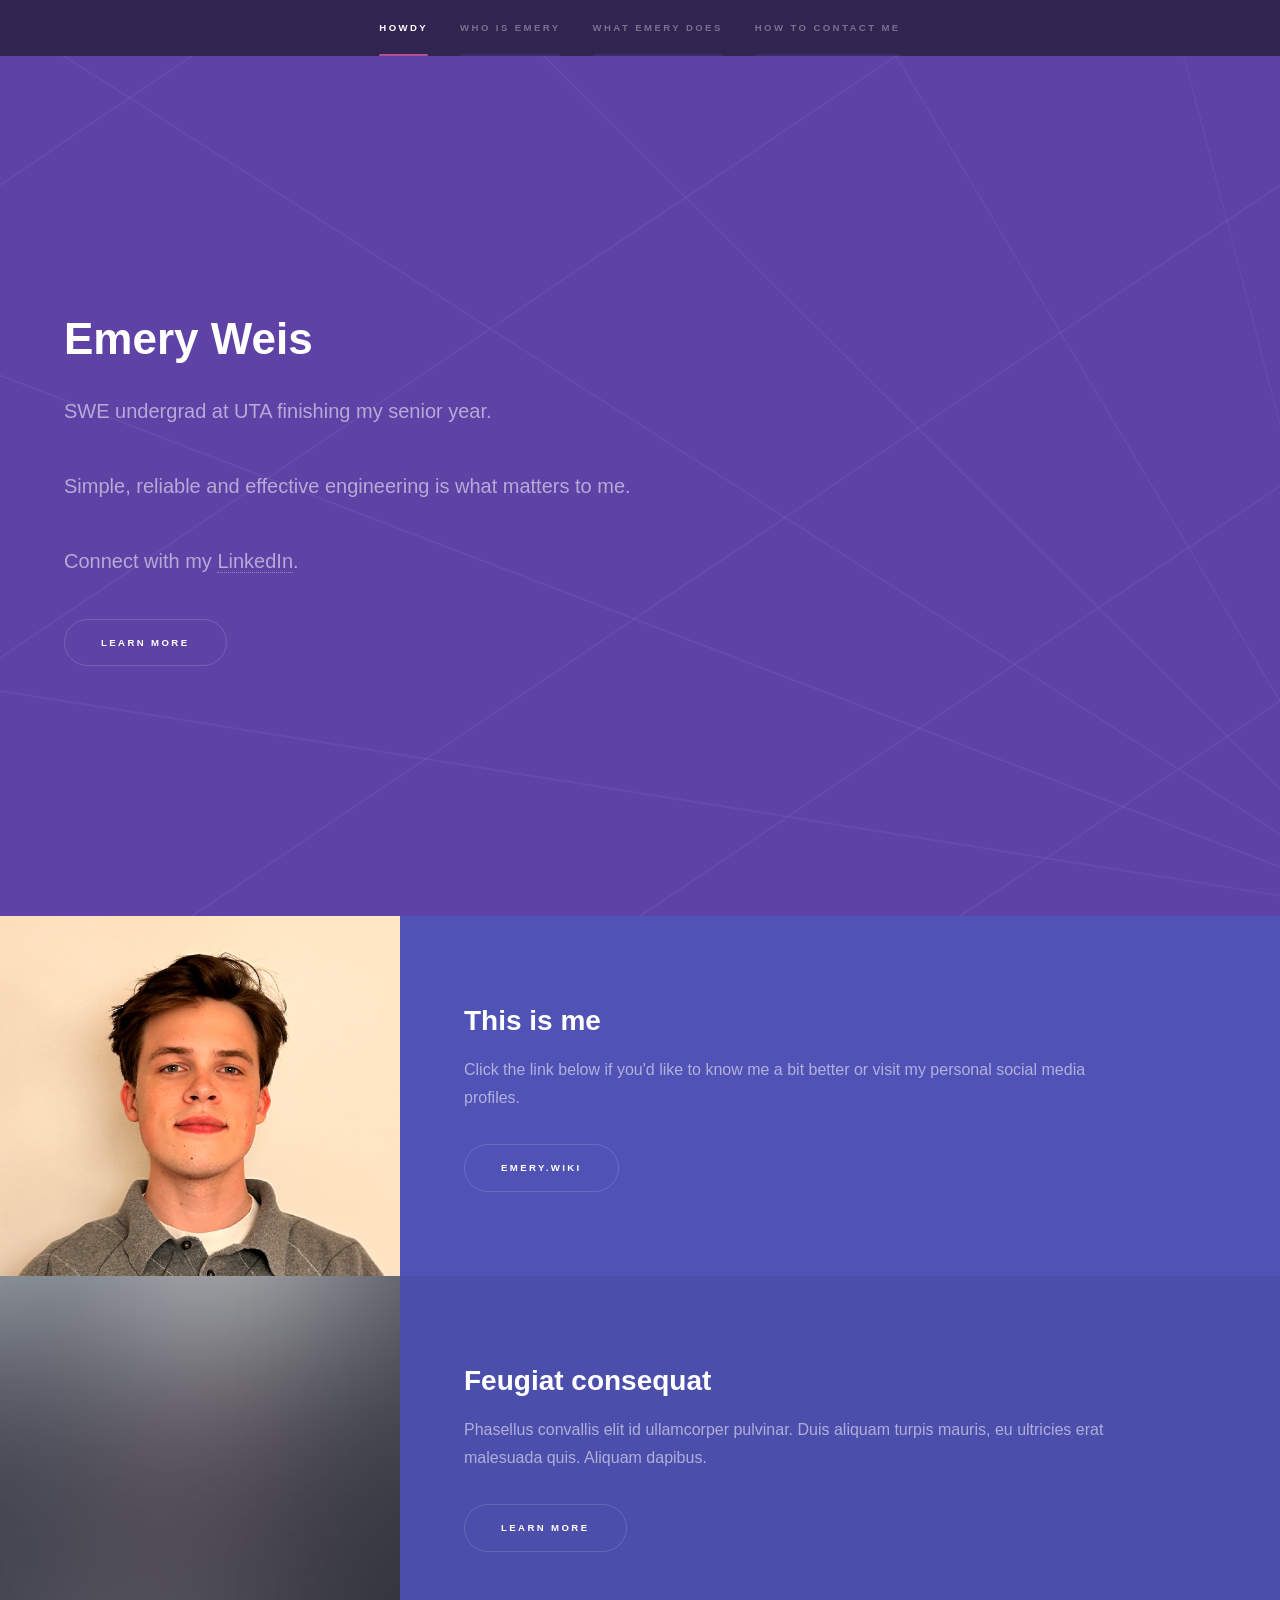
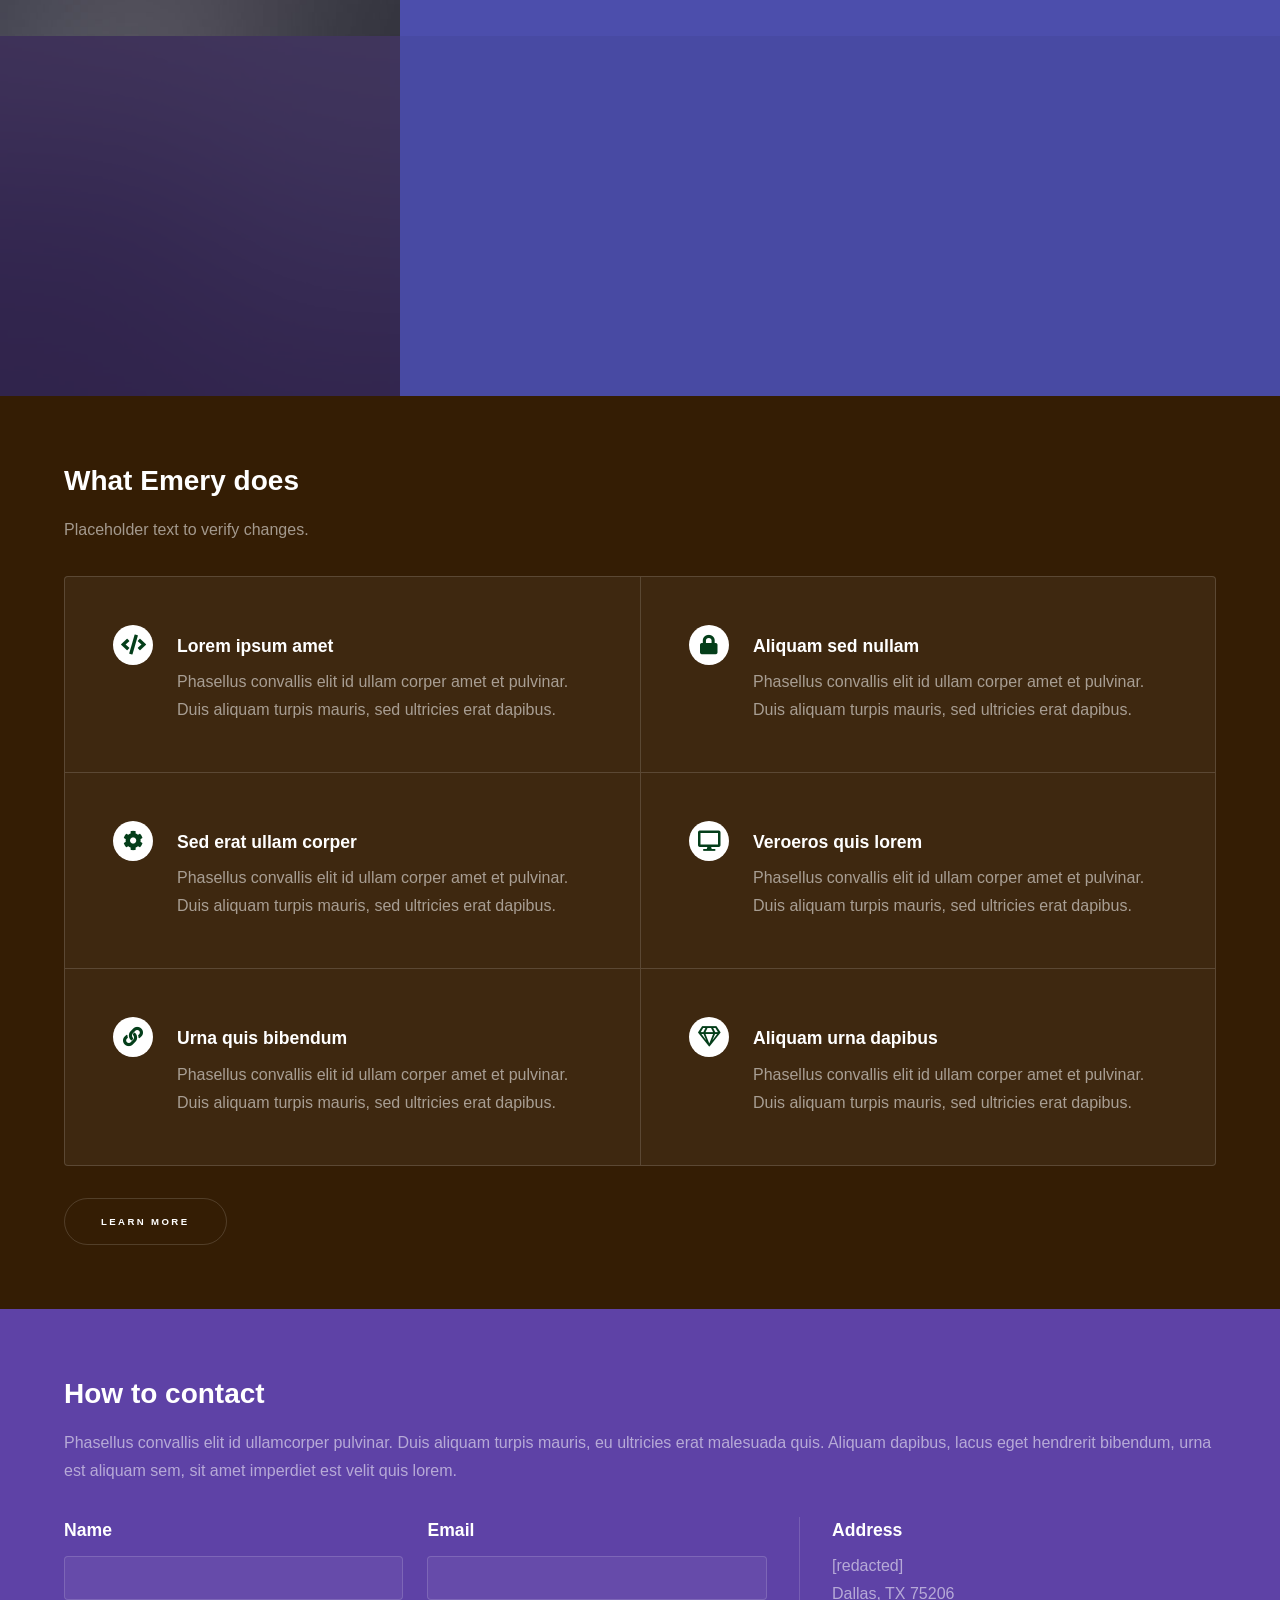
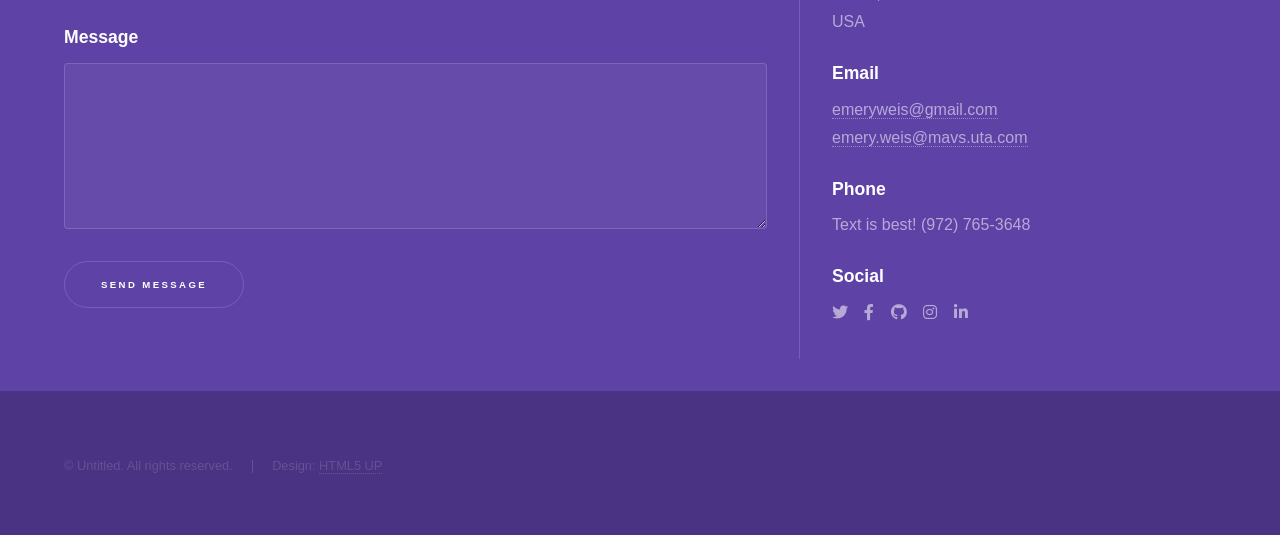
==== commit 0149e56c: "testing successful link" ====
--- a/index.html
+++ b/index.html
@@ -88,7 +88,7 @@
 					<section id="two" class="wrapper style3 fade-up">
 						<div class="inner">
 							<h2>What Emery does</h2>
-							<p>Phasellus convallis elit id ullamcorper pulvinar. Duis aliquam turpis mauris, eu ultricies erat malesuada quis. Aliquam dapibus, lacus eget hendrerit bibendum, urna est aliquam sem, sit amet imperdiet est velit quis lorem.</p>
+							<p>Placeholder text to verify changes.</p>
 							<div class="features">
 								<section>
 									<span class="icon solid major fa-code"></span>
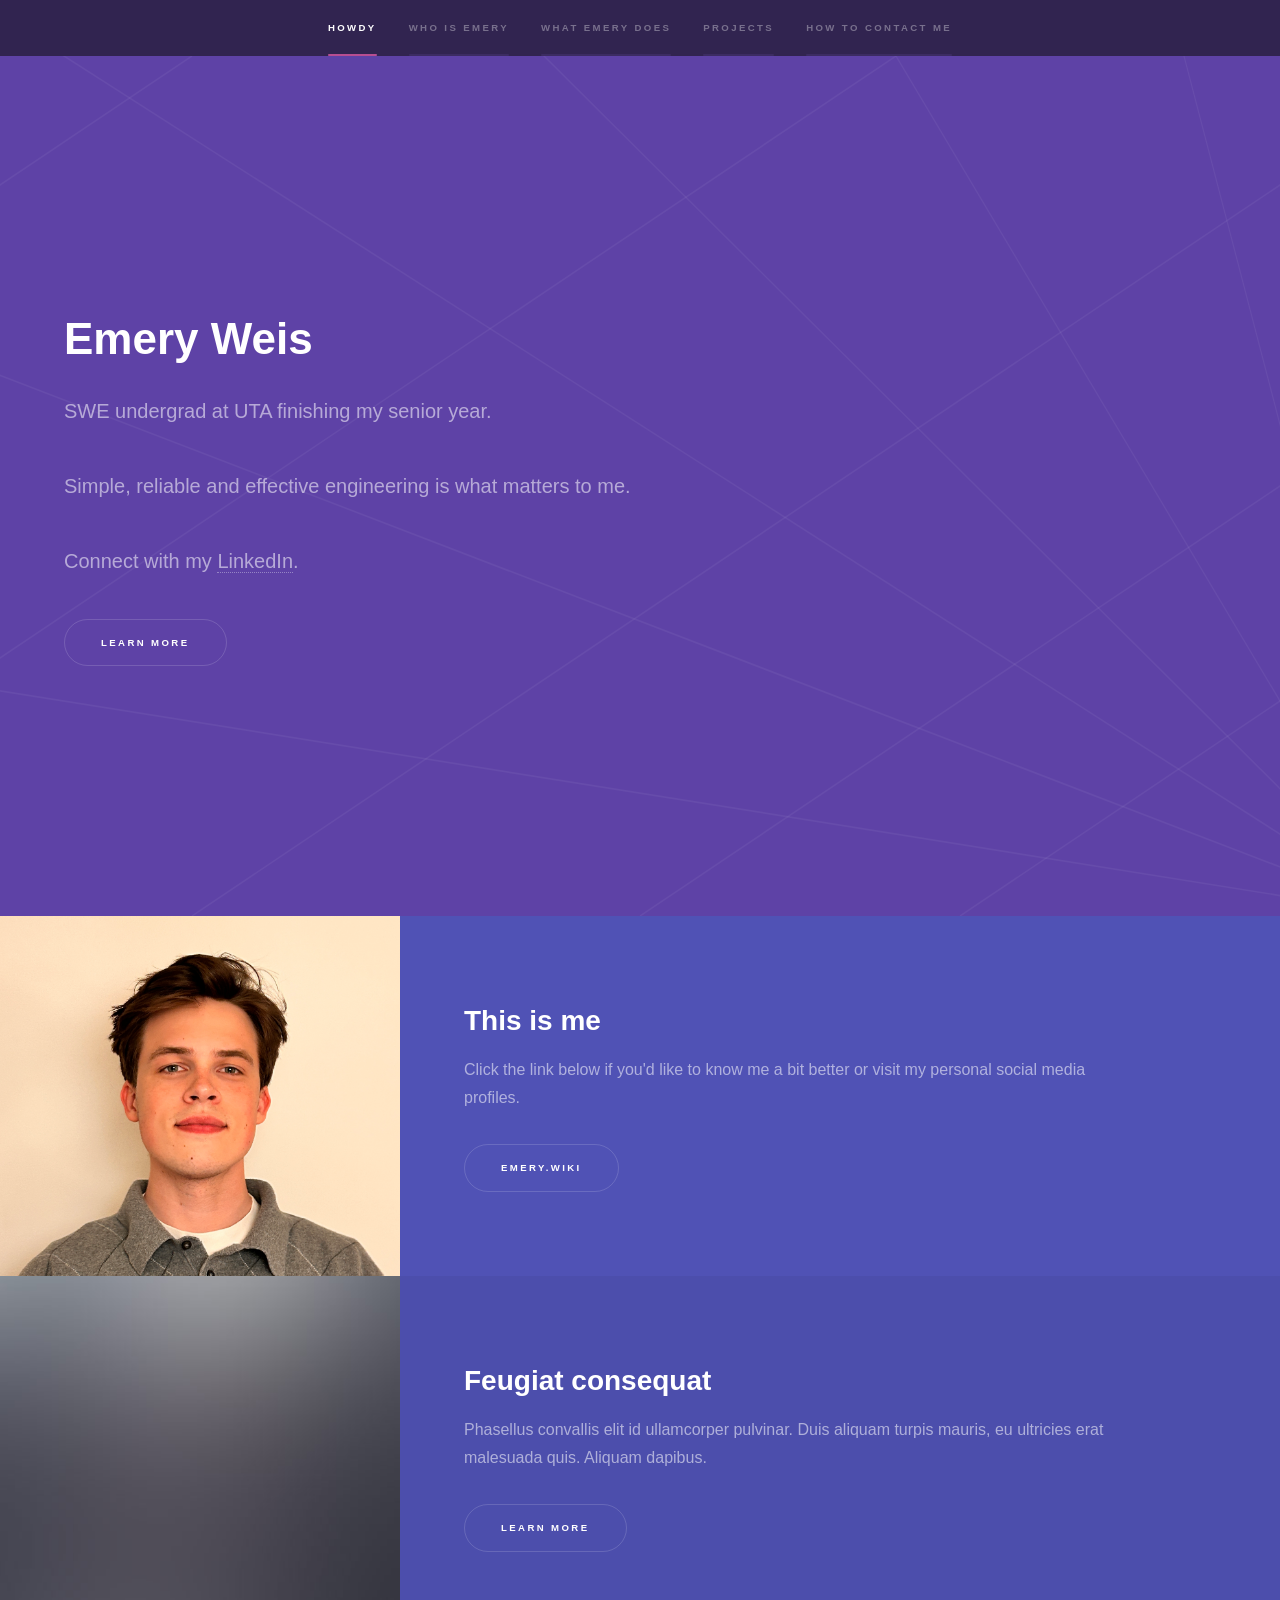
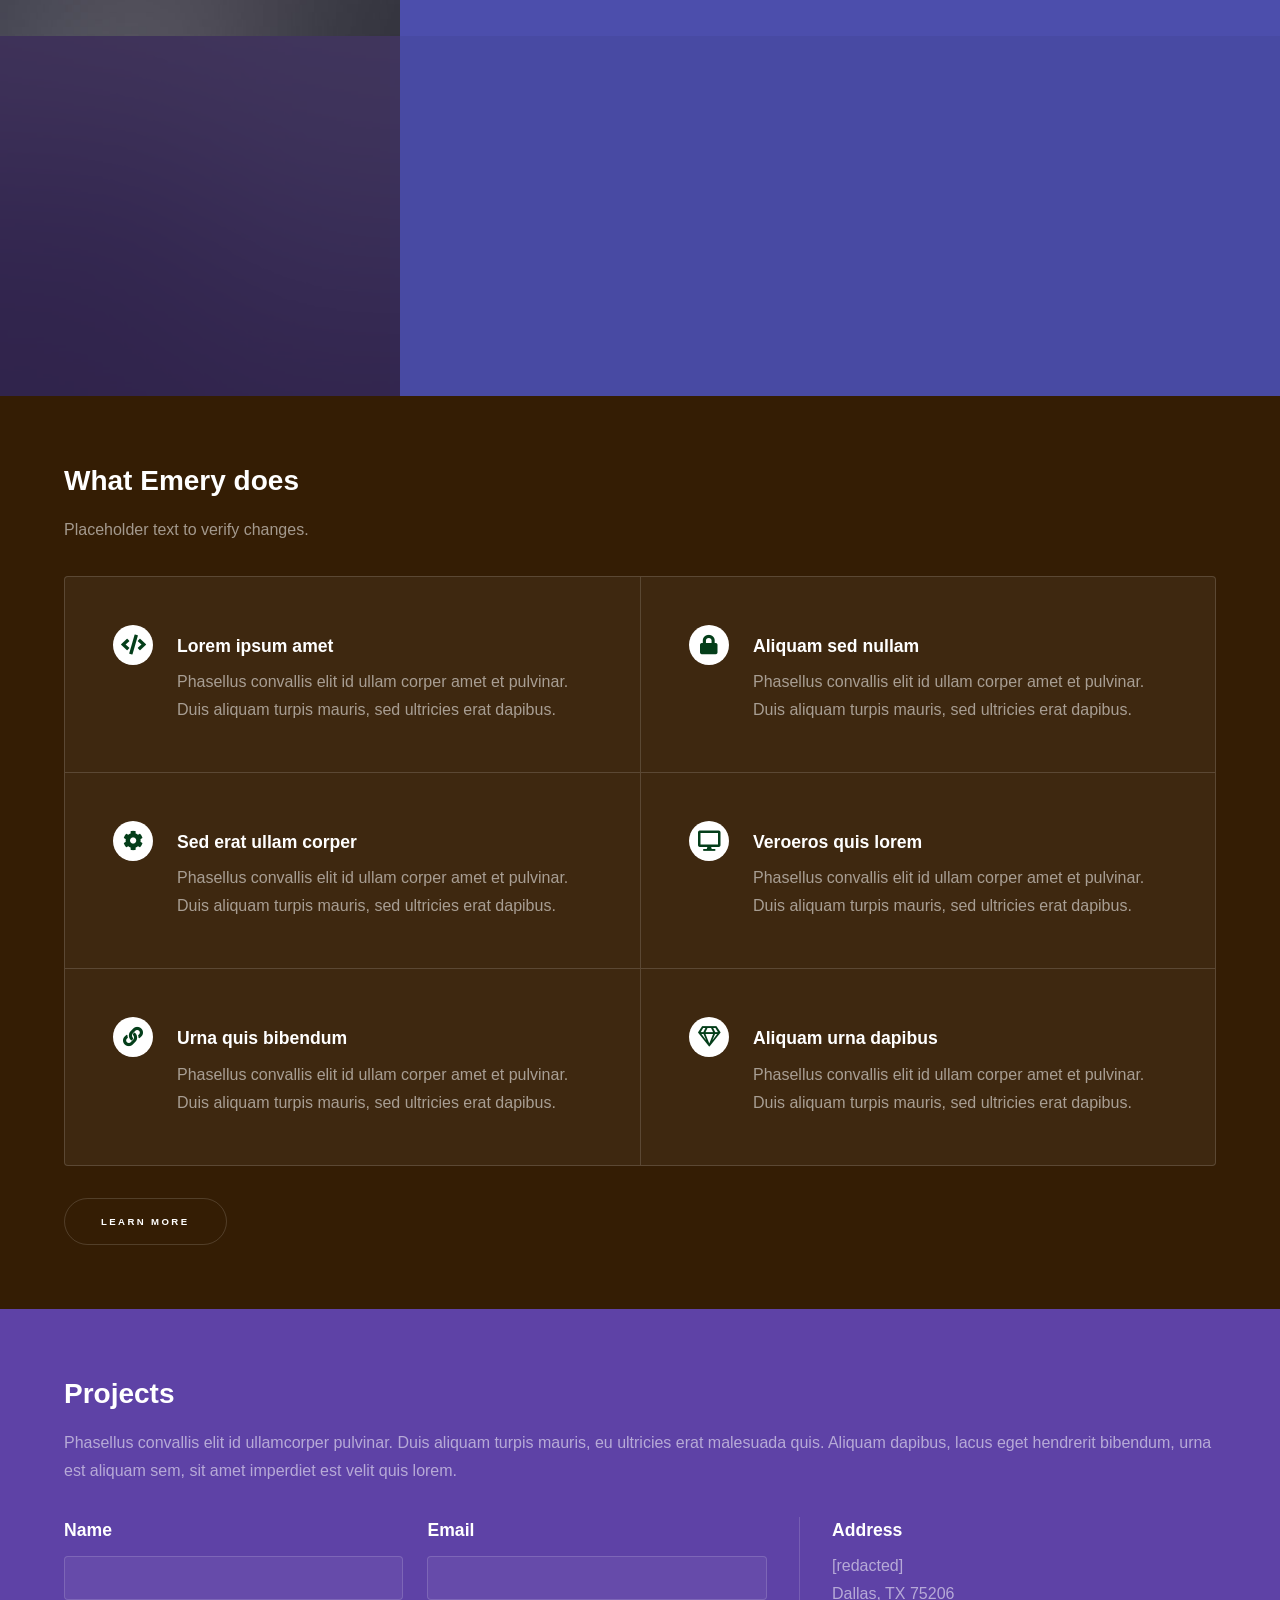
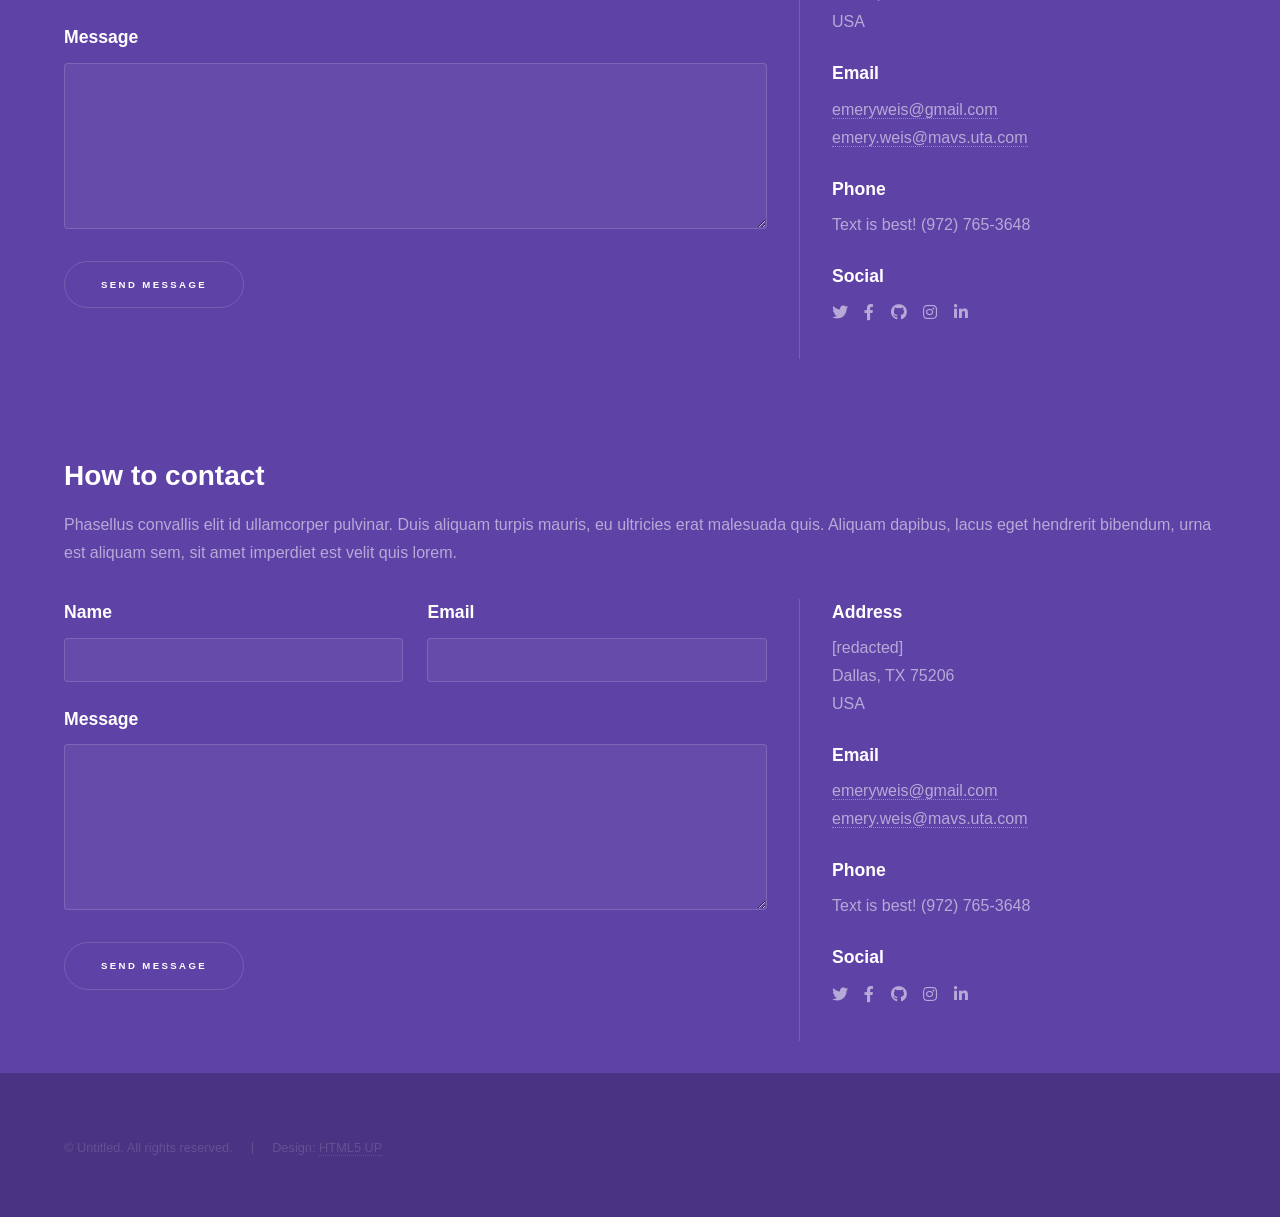
==== commit 88942ecd: "added portfolio page" ====
--- a/index.html
+++ b/index.html
@@ -22,7 +22,8 @@
 							<li><a href="#intro">Howdy</a></li>
 							<li><a href="#one">Who is Emery</a></li>
 							<li><a href="#two">What Emery does</a></li>
-							<li><a href="#three">How to contact me</a></li>
+							<li><a href="#three">Projects</a></li>
+							<li><a href="#four">How to contact me</a></li>
 						</ul>
 					</nav>
 				</div>
@@ -130,7 +131,7 @@
 				<!-- Three -->
 					<section id="three" class="wrapper style1 fade-up">
 						<div class="inner">
-							<h2>How to contact</h2>
+							<h2>Projects</h2>
 							<p>Phasellus convallis elit id ullamcorper pulvinar. Duis aliquam turpis mauris, eu ultricies erat malesuada quis. Aliquam dapibus, lacus eget hendrerit bibendum, urna est aliquam sem, sit amet imperdiet est velit quis lorem.</p>
 							<div class="split style1">
 								<section>
@@ -188,6 +189,67 @@
 						</div>
 					</section>
 
+					<!-- four -->
+					<section id="four" class="wrapper style1 fade-up">
+						<div class="inner">
+							<h2>How to contact</h2>
+							<p>Phasellus convallis elit id ullamcorper pulvinar. Duis aliquam turpis mauris, eu ultricies erat malesuada quis. Aliquam dapibus, lacus eget hendrerit bibendum, urna est aliquam sem, sit amet imperdiet est velit quis lorem.</p>
+							<div class="split style1">
+								<section>
+									<form method="post" action="#">
+										<div class="fields">
+											<div class="field half">
+												<label for="name">Name</label>
+												<input type="text" name="name" id="name" />
+											</div>
+											<div class="field half">
+												<label for="email">Email</label>
+												<input type="text" name="email" id="email" />
+											</div>
+											<div class="field">
+												<label for="message">Message</label>
+												<textarea name="message" id="message" rows="5"></textarea>
+											</div>
+										</div>
+										<ul class="actions">
+											<li><a href="" class="button submit">Send Message</a></li>
+										</ul>
+									</form>
+								</section>
+								<section>
+									<ul class="contact">
+										<li>
+											<h3>Address</h3>
+											<span>[redacted]<br />
+											Dallas, TX 75206<br />
+											USA</span>
+										</li>
+										<li>
+											<h3>Email</h3>
+											<a href="#">emeryweis@gmail.com</a>
+                                            <a href="#">emery.weis@mavs.uta.com</a>
+										</li>
+										<li>
+											<h3>Phone</h3>
+                                            <span>Text is best!</span>
+											<span>(972) 765-3648</span>
+										</li>
+										<li>
+											<h3>Social</h3>
+											<ul class="icons">
+												<li><a href="#" class="icon brands fa-twitter"><span class="label">Twitter</span></a></li>
+												<li><a href="#" class="icon brands fa-facebook-f"><span class="label">Facebook</span></a></li>
+												<li><a href="#" class="icon brands fa-github"><span class="label">GitHub</span></a></li>
+												<li><a href="#" class="icon brands fa-instagram"><span class="label">Instagram</span></a></li>
+												<li><a href="#" class="icon brands fa-linkedin-in"><span class="label">LinkedIn</span></a></li>
+											</ul>
+										</li>
+									</ul>
+								</section>
+							</div>
+						</div>
+					</section>
+
 			</div>
 
 		<!-- Footer -->
